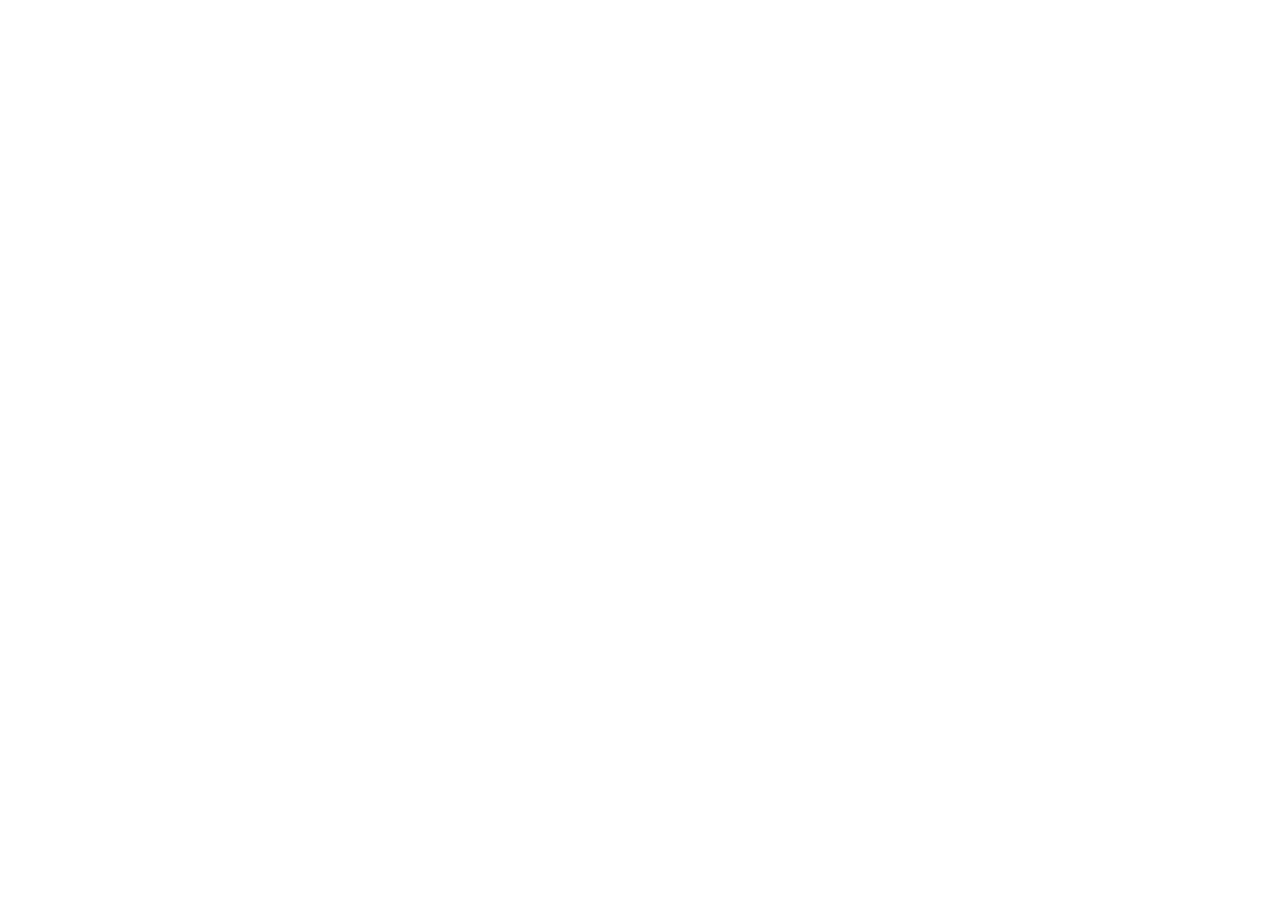
==== raices y canela/index.html @ 96897857 "inicio - raices y cafe" ====
<!DOCTYPE html>
<html lang="es">
<head>
    <meta charset="UTF-8">
    <meta name="viewport" content="width=device-width, initial-scale=1.0">
    <title>Raices y café</title>
    <link rel="stylesheet" href="style.css">
    <link rel="shortcut icon" href="img/favicon.ico" type="image/x-icon">
</head>
<body>
    
</body>
</html>
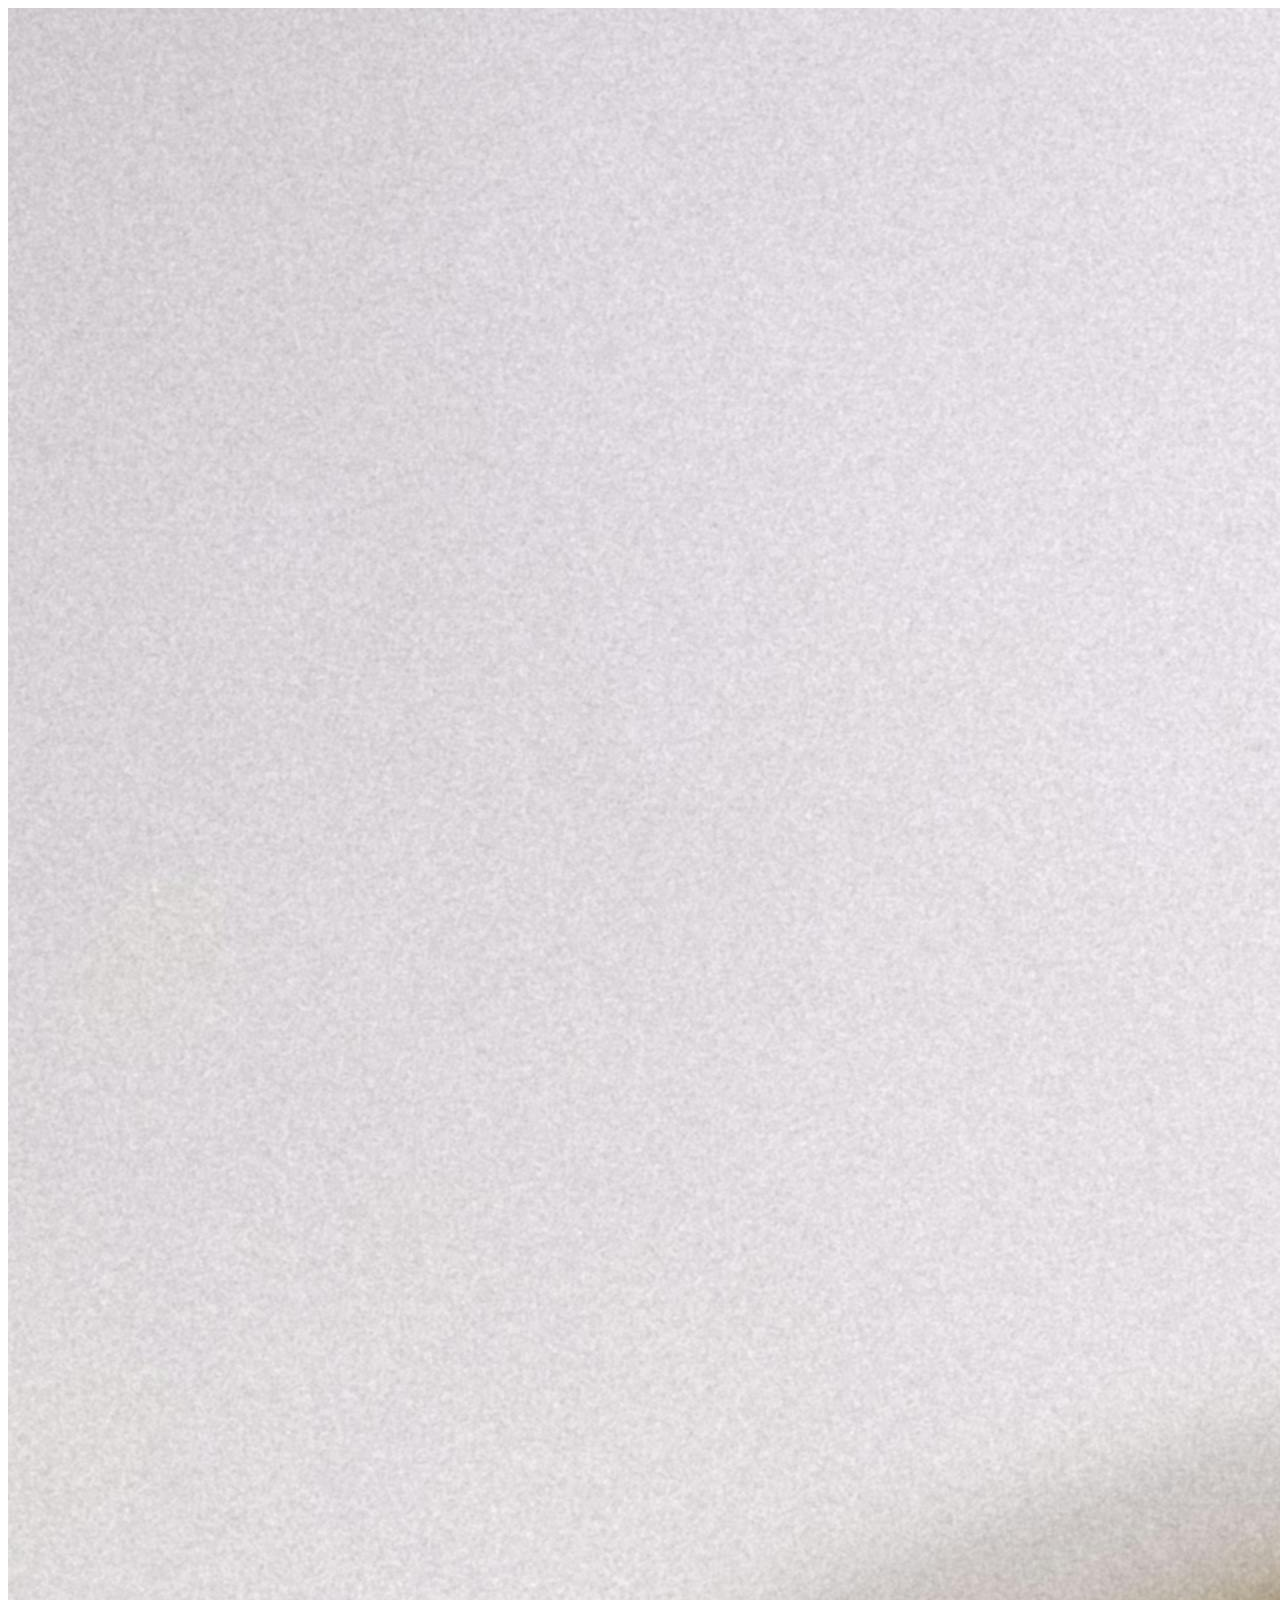
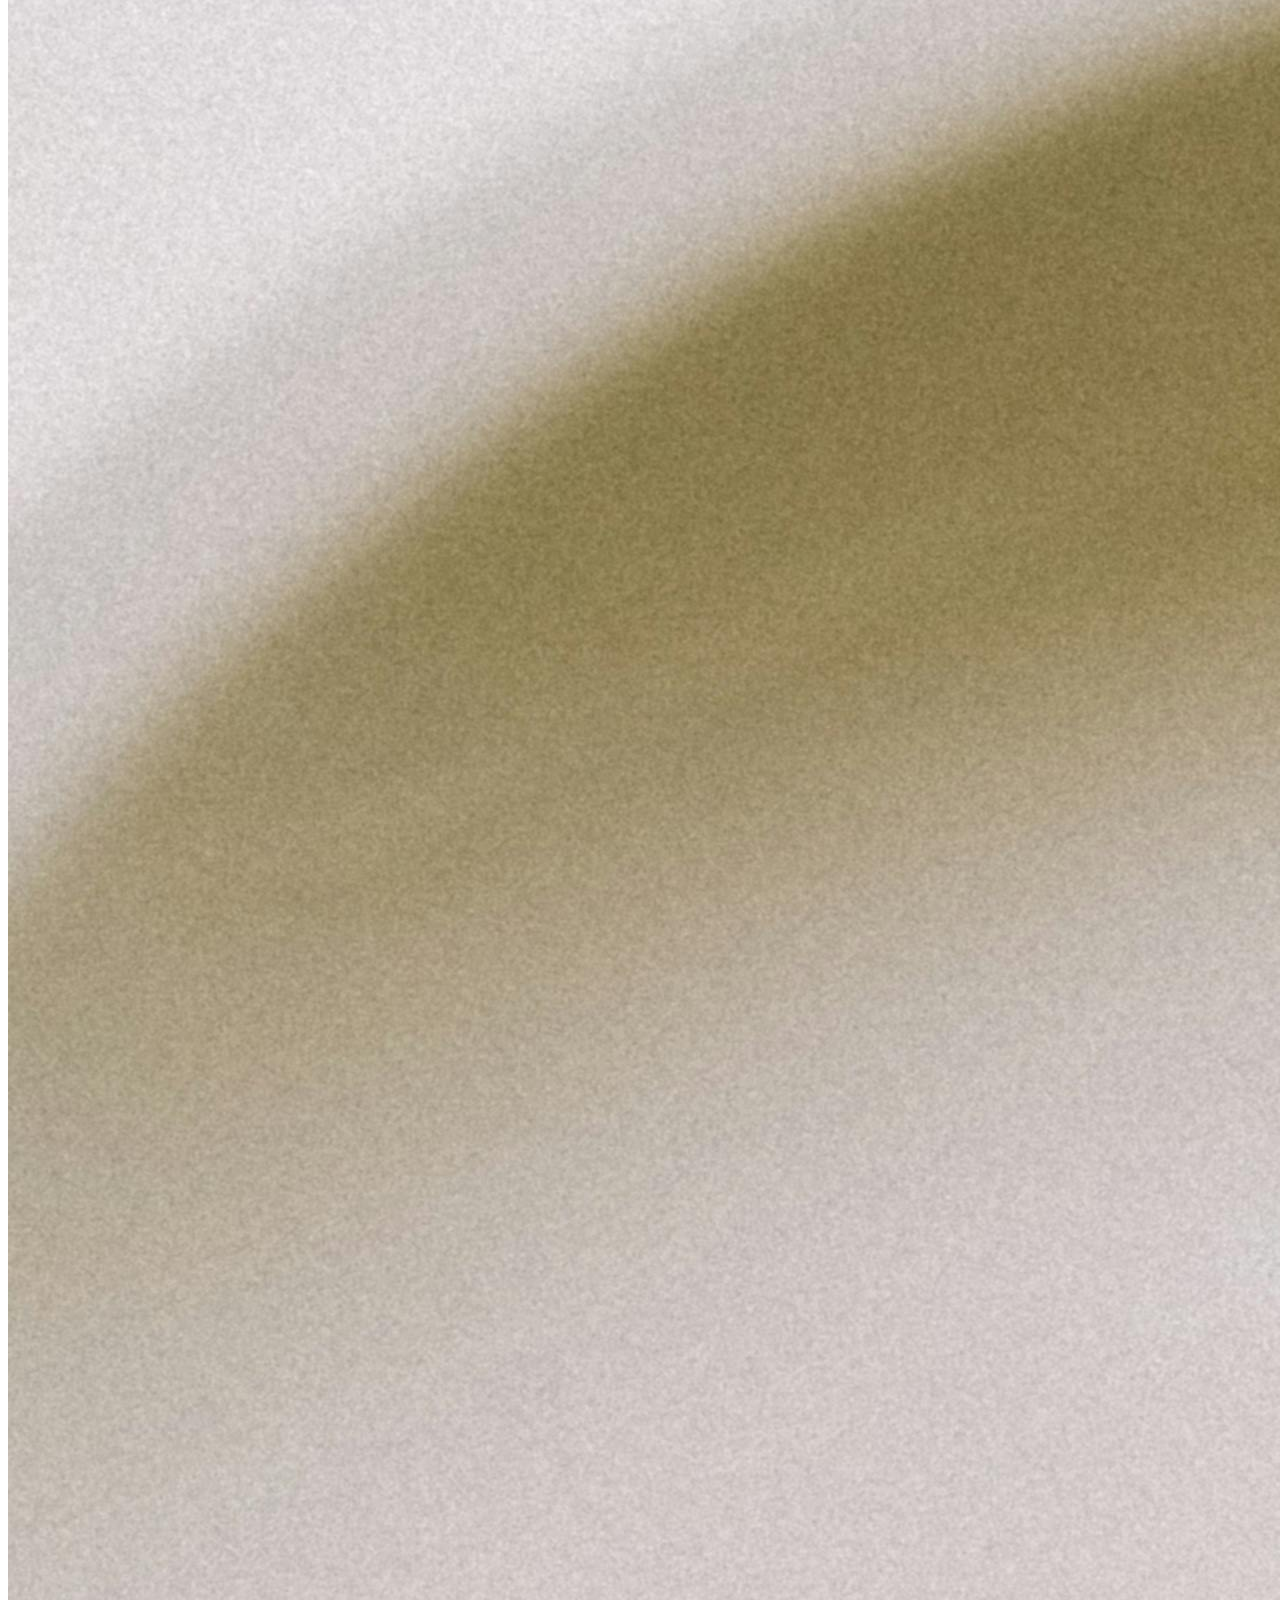
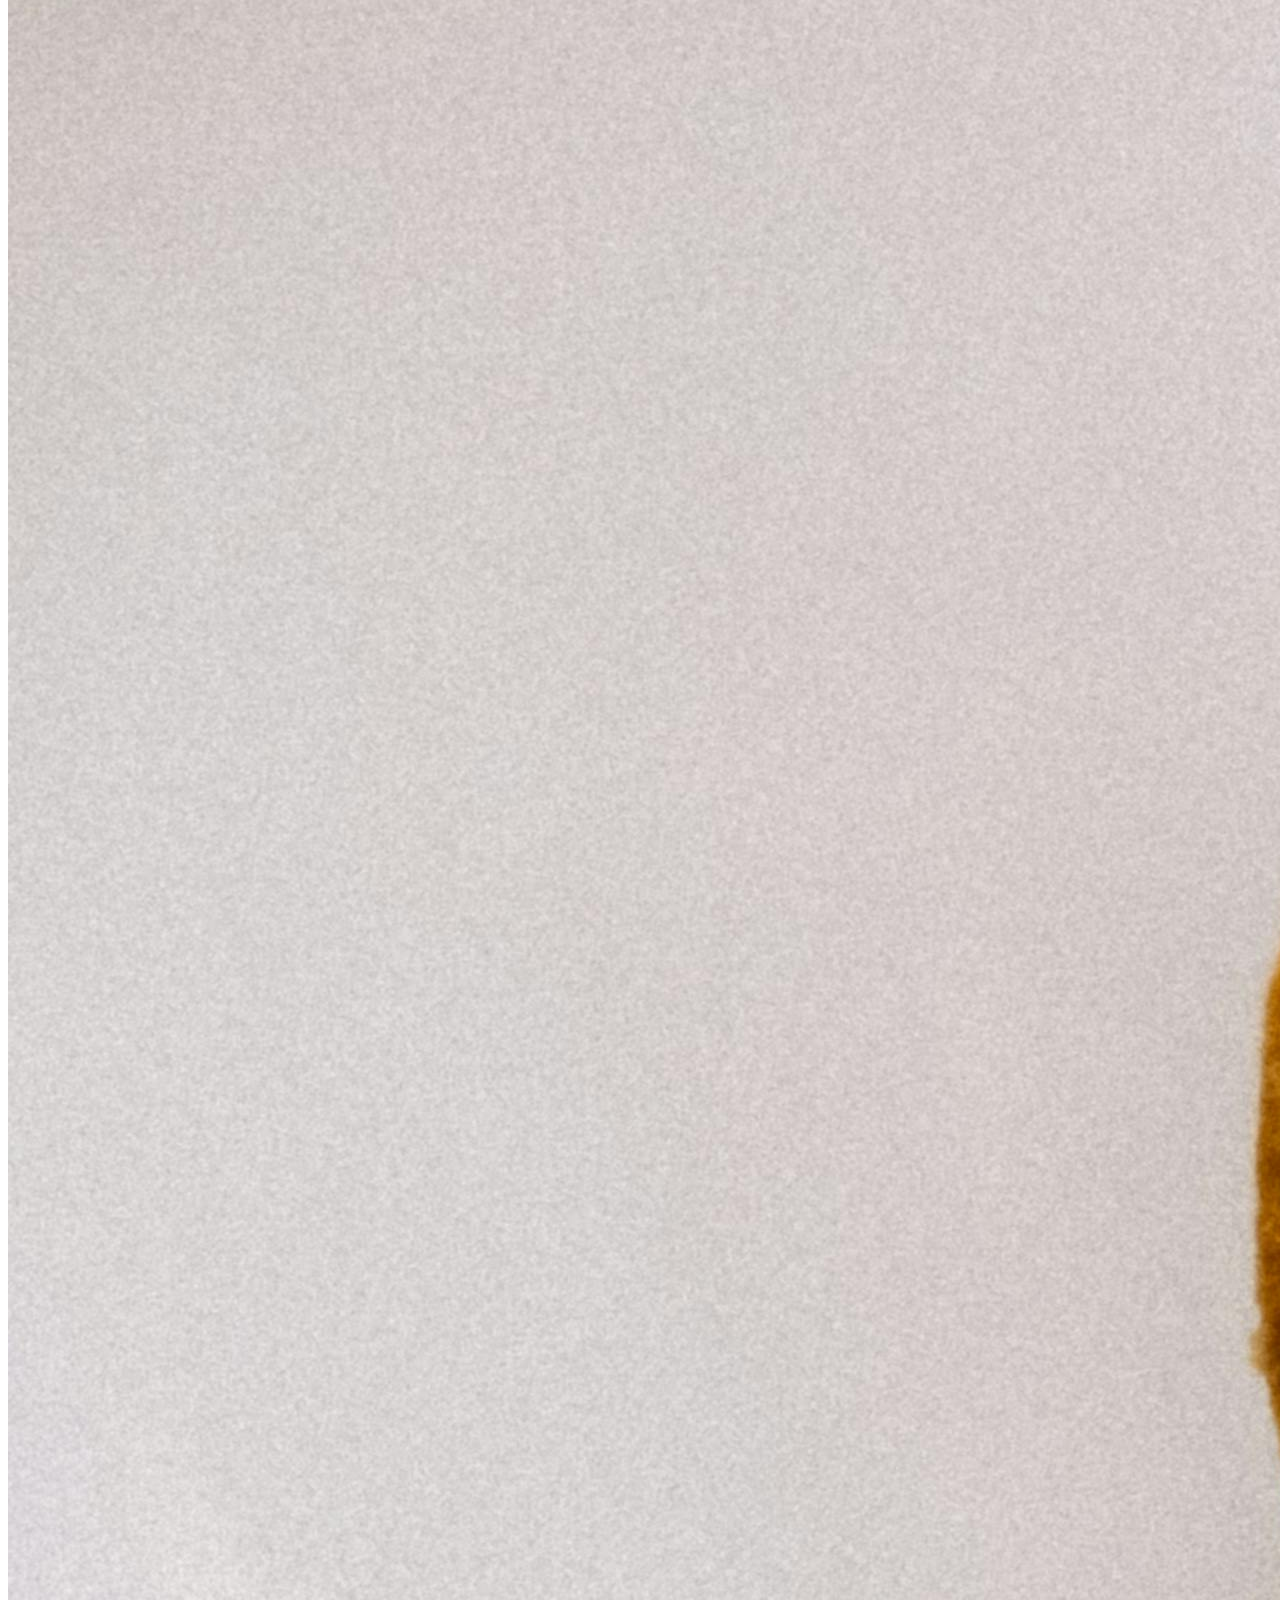
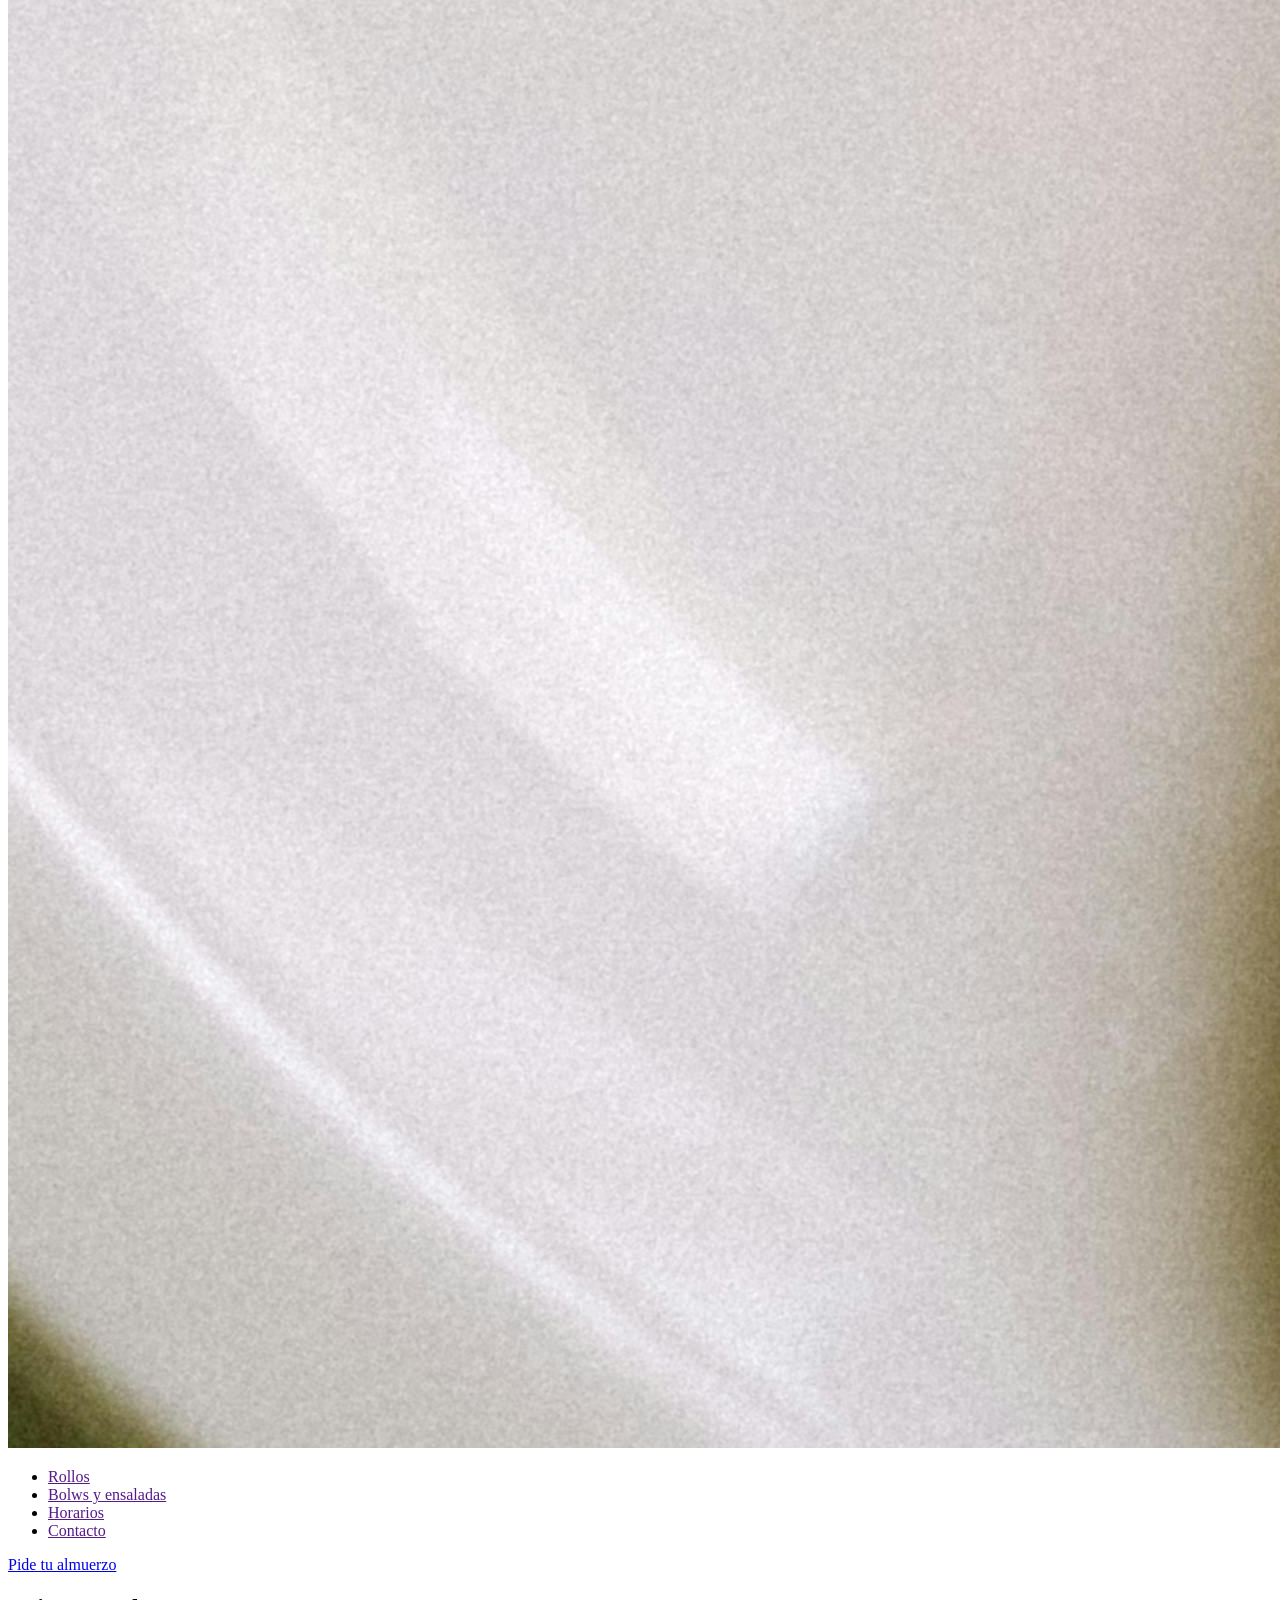
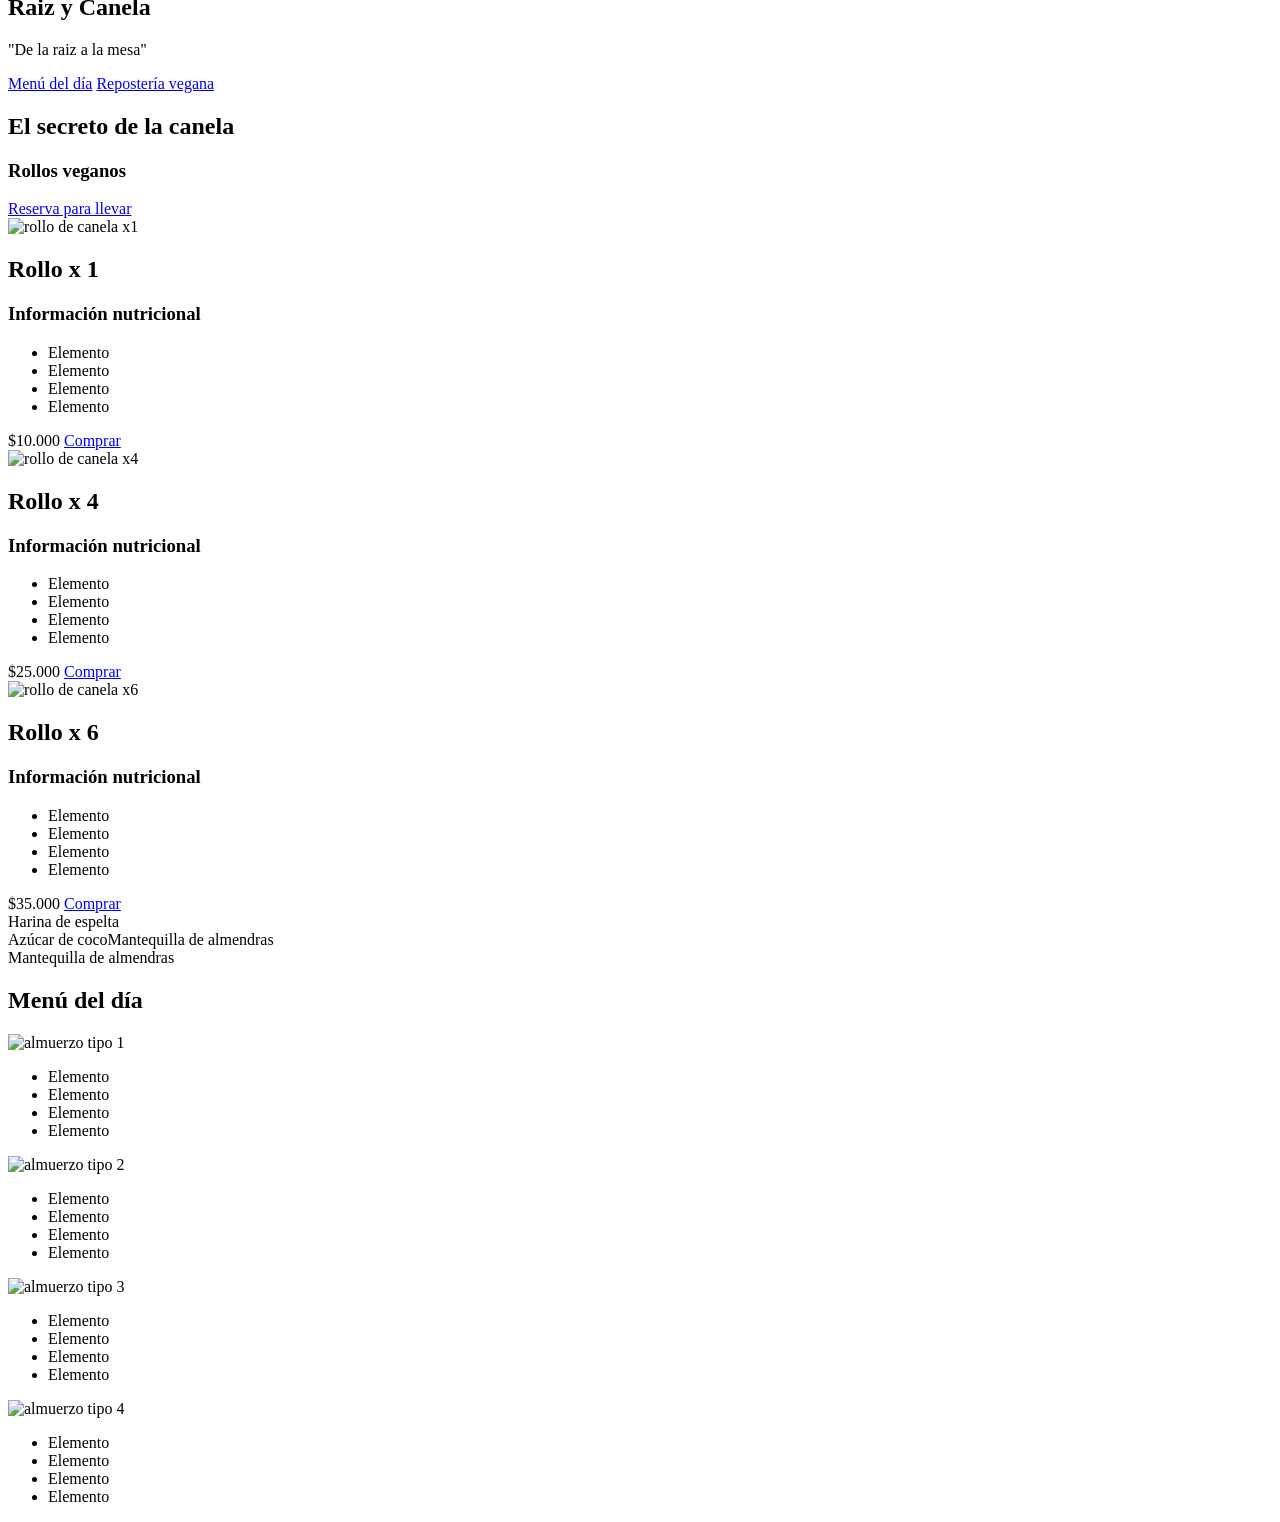
==== commit cf613bff: "Estructura header, hero, seccion rollos" ====
--- a/raices y canela/index.html
+++ b/raices y canela/index.html
@@ -5,9 +5,141 @@
     <meta name="viewport" content="width=device-width, initial-scale=1.0">
     <title>Raices y café</title>
     <link rel="stylesheet" href="style.css">
-    <link rel="shortcut icon" href="img/favicon.ico" type="image/x-icon">
+    <link rel="shortcut icon" href="img/foto-producto.png" type="image/png">
 </head>
 <body>
-    
+    <header>
+        <div class="logo">
+            <a href="#">
+                <img src="img/rollo.jpg" alt="Logo raiz y canela">
+            </a>
+        </div>
+        <nav>
+            <ul>
+                <li><a href="">Rollos</a></li>
+                <li><a href="">Bolws y ensaladas</a></li>
+                <li><a href="">Horarios</a></li>
+                <li><a href="">Contacto</a></li>
+            </ul>
+        </nav>
+        <div>
+            <a href="https://wa.me/573222893203">Pide tu almuerzo</a>
+        </div>
+    </header>
+    <section class="hero">
+        <h1>Raiz y Canela</h1>
+        <p>"De la raiz a la mesa"</p>
+        <div class="hero-botones">
+            <a href="#">Menú del día</a>
+            <a href="#">Repostería vegana</a>
+        </div>
+    </section>
+    <section class="rollos">
+        <div class="rollos-contenido">
+            <div class="rollos-descripcion">
+                <h2>El secreto de la canela</h2>
+                <h3>Rollos veganos</h3>
+                <a href="https://wa.me/573222893203">Reserva para  llevar</a>
+            </div>
+            <div class="rollos-productos">
+                <article class="rollo-producto">
+                    <img src="" alt="rollo de canela x1">
+                    <h2>Rollo x 1</h2>
+                    <h3>Información nutricional</h3>
+                    <ul>
+                        <li>Elemento</li>
+                        <li>Elemento</li>
+                        <li>Elemento</li>
+                        <li>Elemento</li>
+                    </ul>
+                    <div class="precio">
+                        <span>$10.000</span>
+                        <a href="https://wa.me/573222893203">Comprar</a>
+                    </div>
+                </article>
+
+                <article class="rollo-producto">
+                    <img src="" alt="rollo de canela x4">
+                    <h2>Rollo x 4</h2>
+                    <h3>Información nutricional</h3>
+                    <ul>
+                        <li>Elemento</li>
+                        <li>Elemento</li>
+                        <li>Elemento</li>
+                        <li>Elemento</li>
+                    </ul>
+                    <div class="precio">
+                        <span>$25.000</span>
+                        <a href="https://wa.me/573222893203">Comprar</a>
+                    </div>
+                </article>
+
+                <article class="rollo-producto">
+                    <img src="" alt="rollo de canela x6">
+                    <h2>Rollo x 6</h2>
+                    <h3>Información nutricional</h3>
+                    <ul>
+                        <li>Elemento</li>
+                        <li>Elemento</li>
+                        <li>Elemento</li>
+                        <li>Elemento</li>
+                    </ul>
+                    <div class="precio">
+                        <span>$35.000</span>
+                        <a href="https://wa.me/573222893203">Comprar</a>
+                    </div>
+                </article>
+            </div>
+        </div>
+        <div class="rollos-ingredientes">
+            <div class="rollo-ingrediente">Harina de espelta</div>
+            <div class="rollo-ingrediente">Azúcar de cocoMantequilla de almendras</div>
+            <div class="rollo-ingrediente">Mantequilla de almendras</div>
+        </div>
+    </section>
+    <section class="menu-dia">
+        <h2>Menú del día</h2>
+        <div class="menu-items">
+            <article class="opcion-almuerzo">
+                <img src="img/almuerzo-vegano.png" alt="almuerzo tipo 1">
+                <ul>
+                    <li>Elemento</li>
+                    <li>Elemento</li>
+                    <li>Elemento</li>
+                    <li>Elemento</li>
+                </ul>
+            </article>
+
+            <article class="opcion-almuerzo">
+                <img src="img/almuerzo-vegano.png" alt="almuerzo tipo 2">
+                <ul>
+                    <li>Elemento</li>
+                    <li>Elemento</li>
+                    <li>Elemento</li>
+                    <li>Elemento</li>
+                </ul>
+            </article>
+
+            <article class="opcion-almuerzo">
+                <img src="img/almuerzo-vegano.png" alt="almuerzo tipo 3">
+                <ul>
+                    <li>Elemento</li>
+                    <li>Elemento</li>
+                    <li>Elemento</li>
+                    <li>Elemento</li>
+                </ul>
+            </article>
+
+            <article class="opcion-almuerzo">
+                <img src="img/almuerzo-vegano.png" alt="almuerzo tipo 4">
+                <ul>
+                    <li>Elemento</li>
+                    <li>Elemento</li>
+                    <li>Elemento</li>
+                    <li>Elemento</li>
+                </ul>
+            </article>
+        </div>
+    </section>
 </body>
 </html>
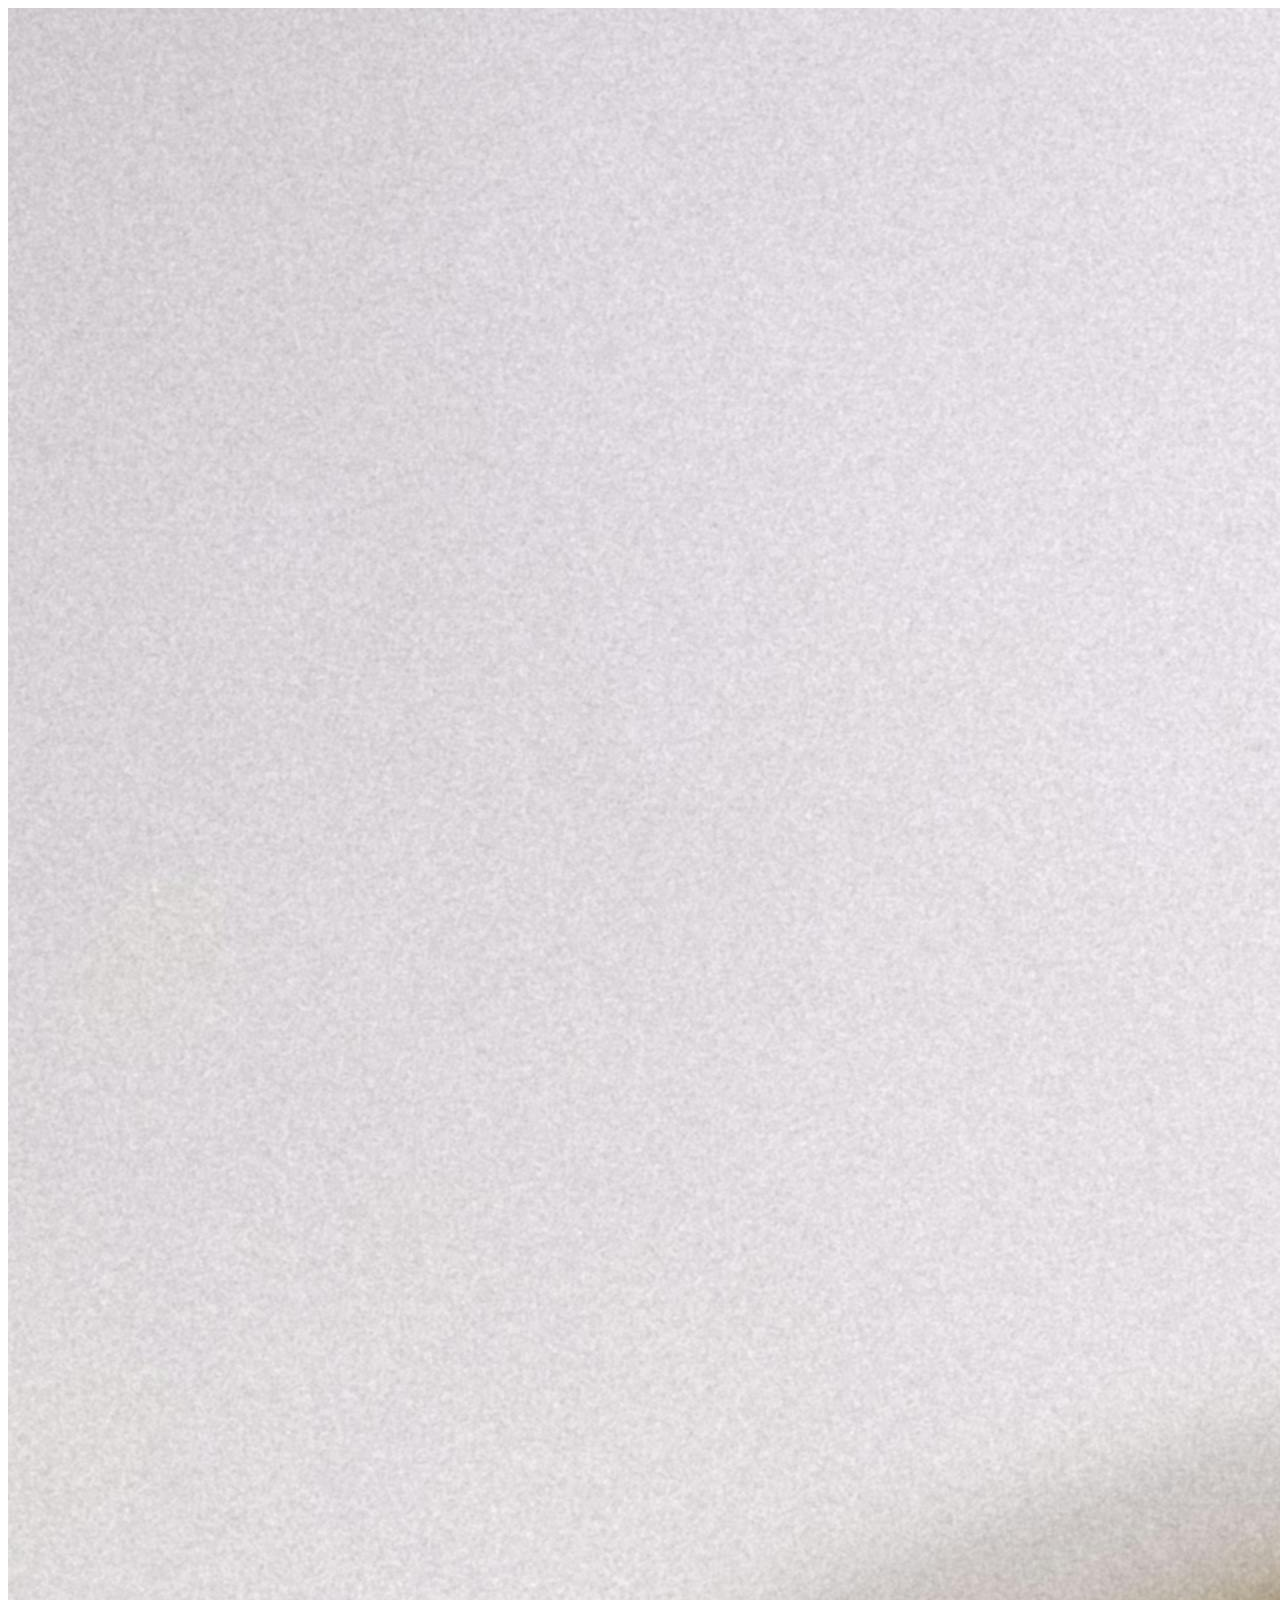
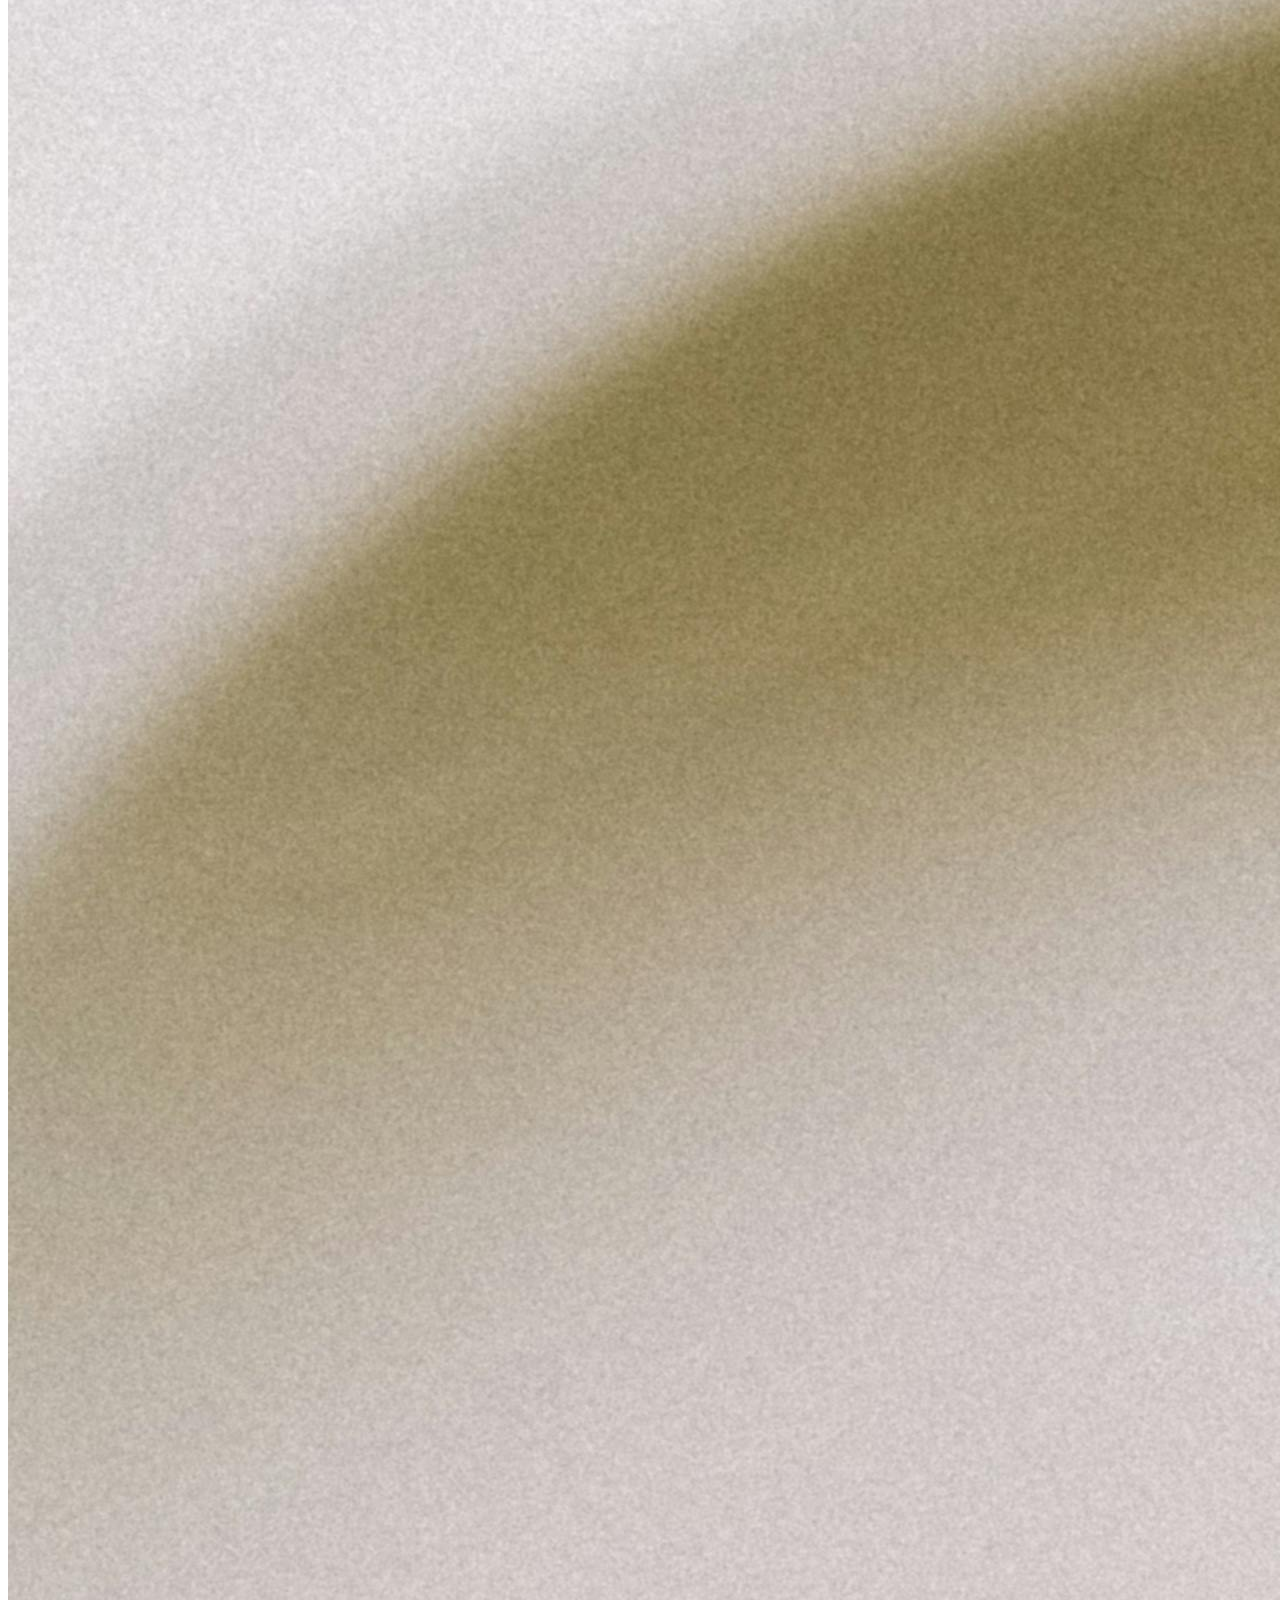
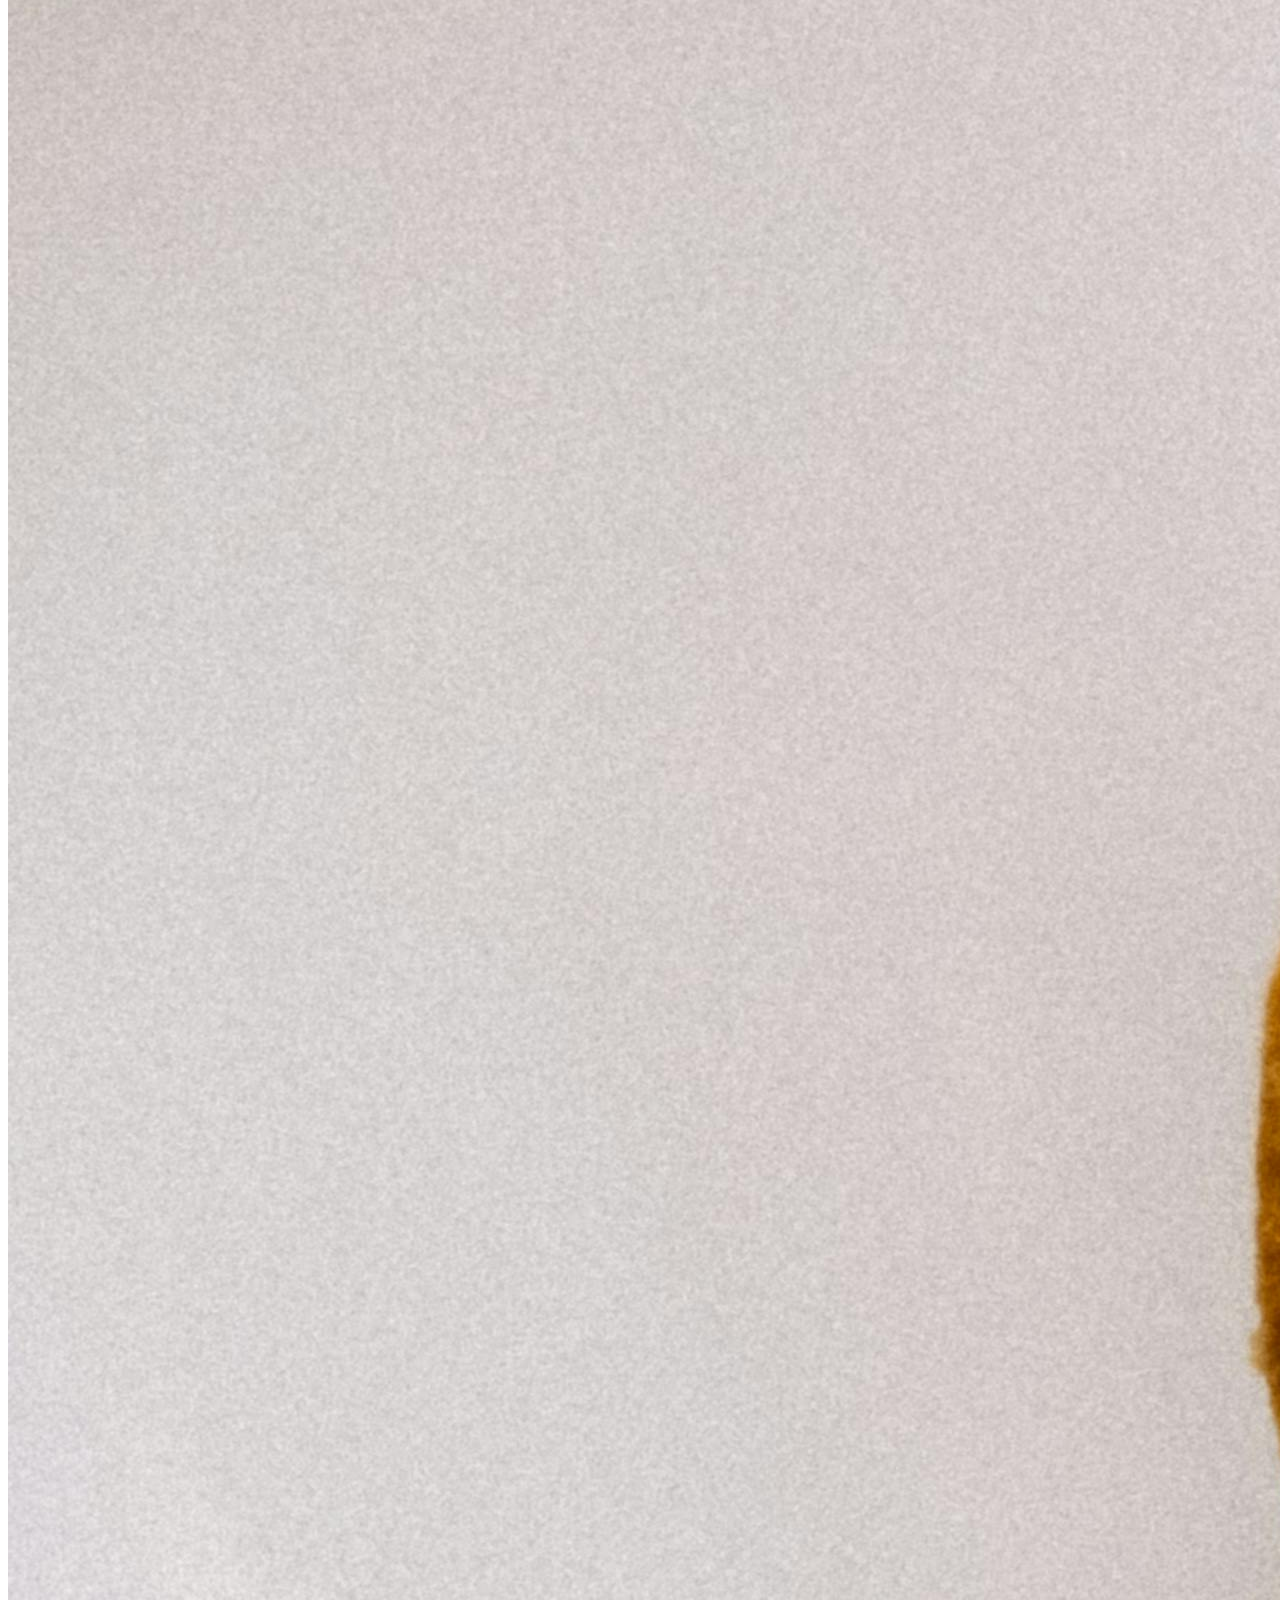
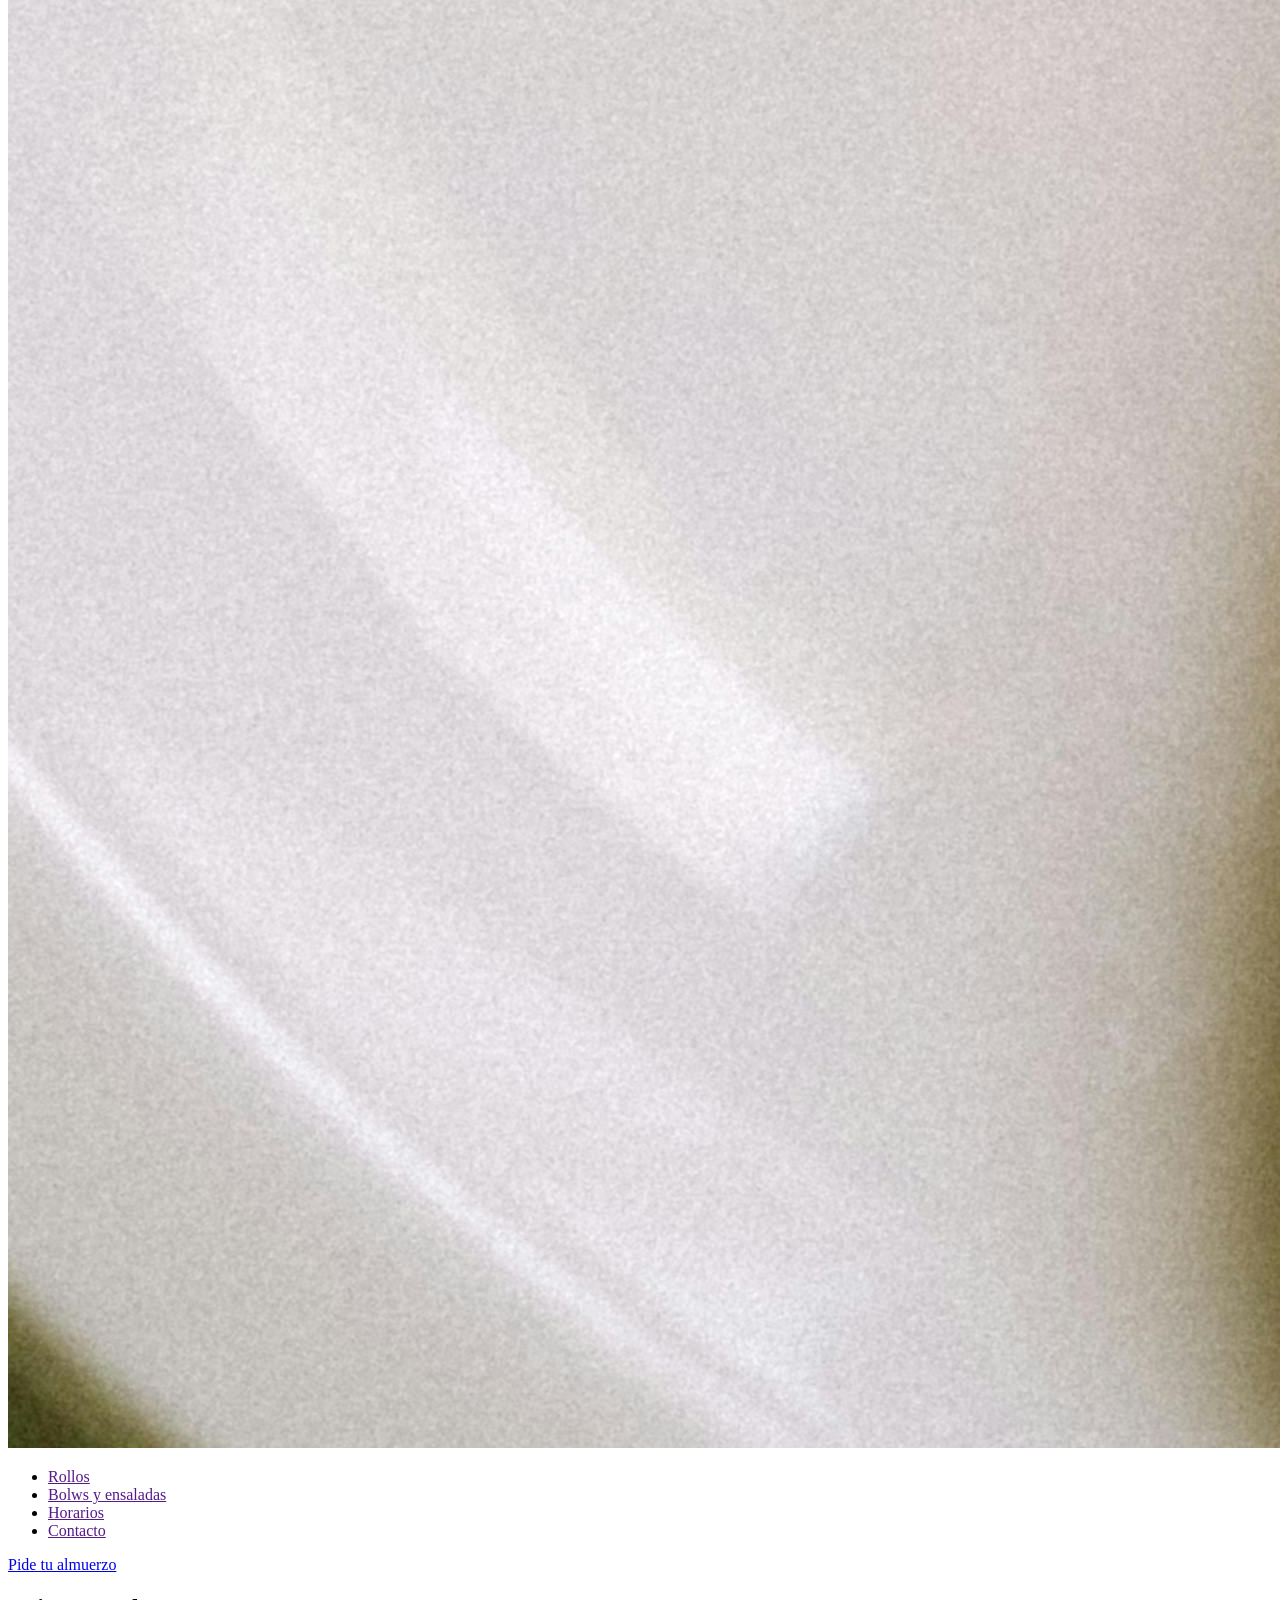
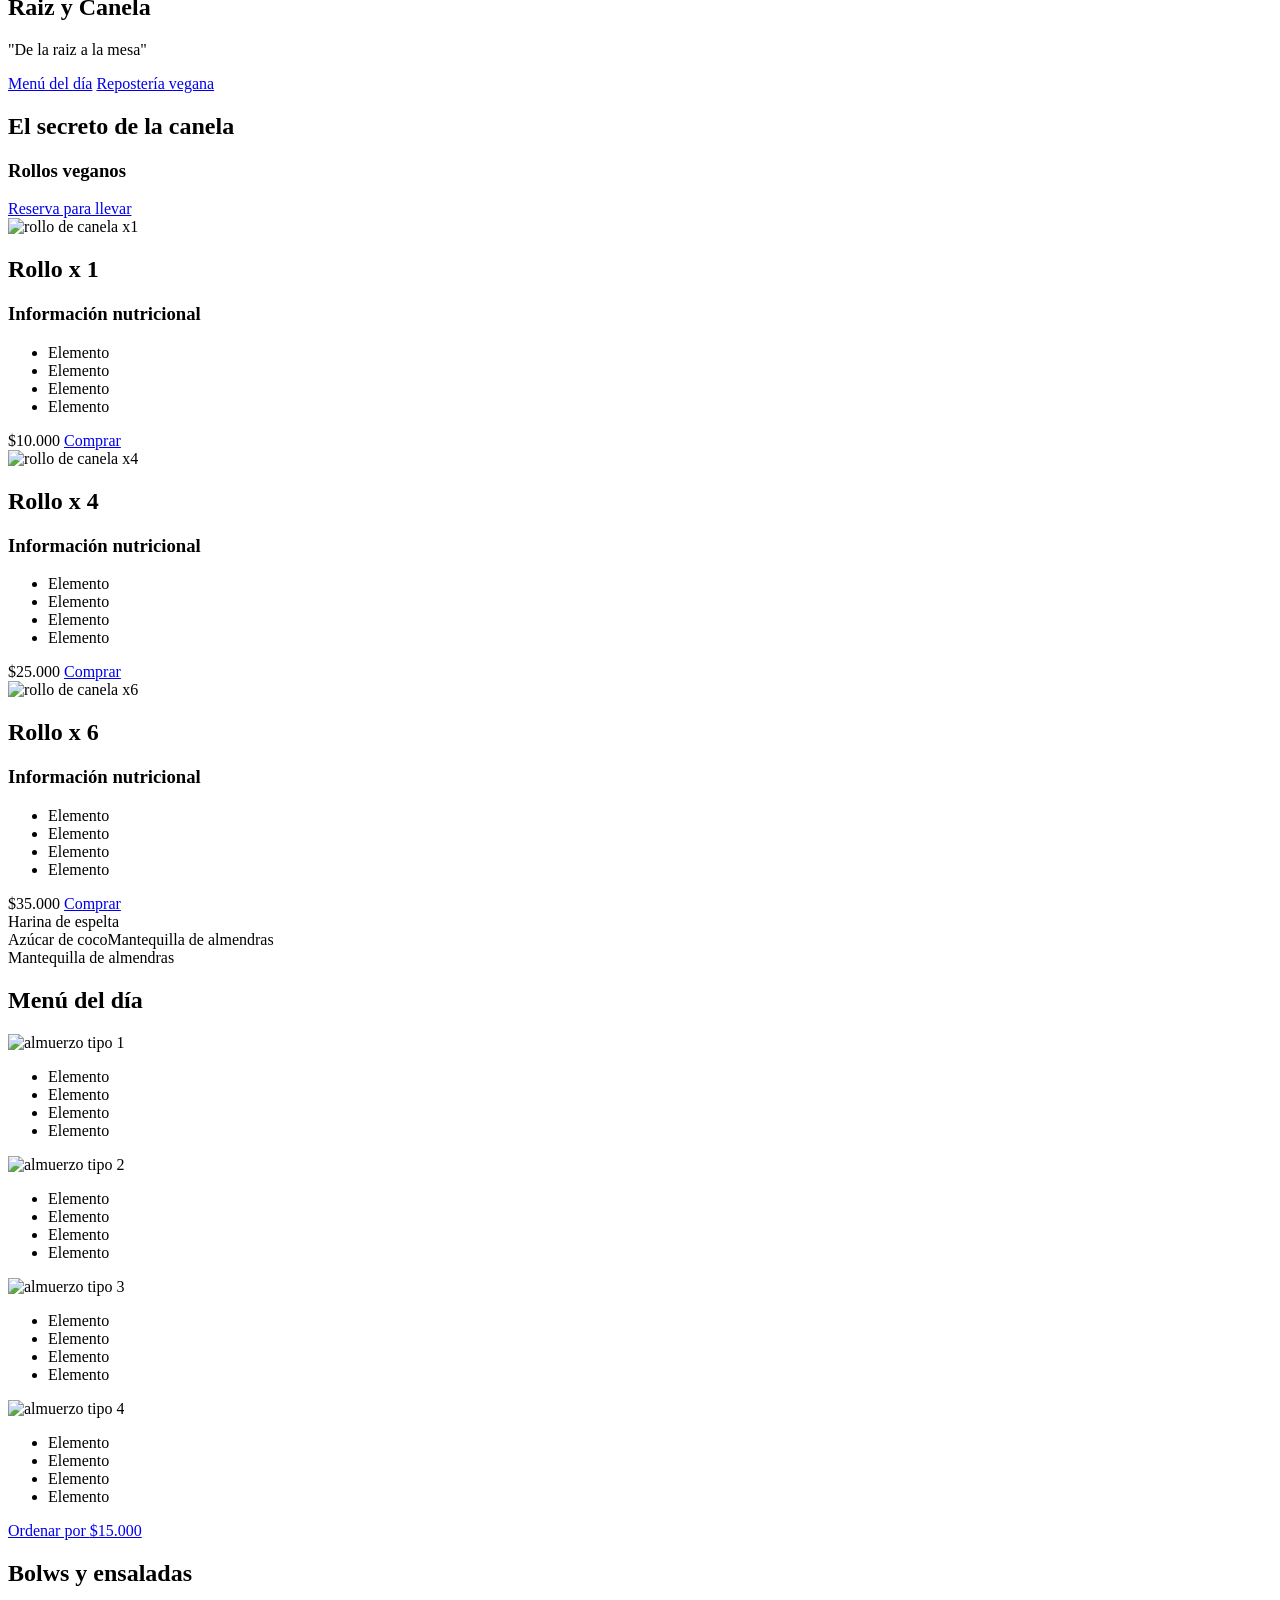
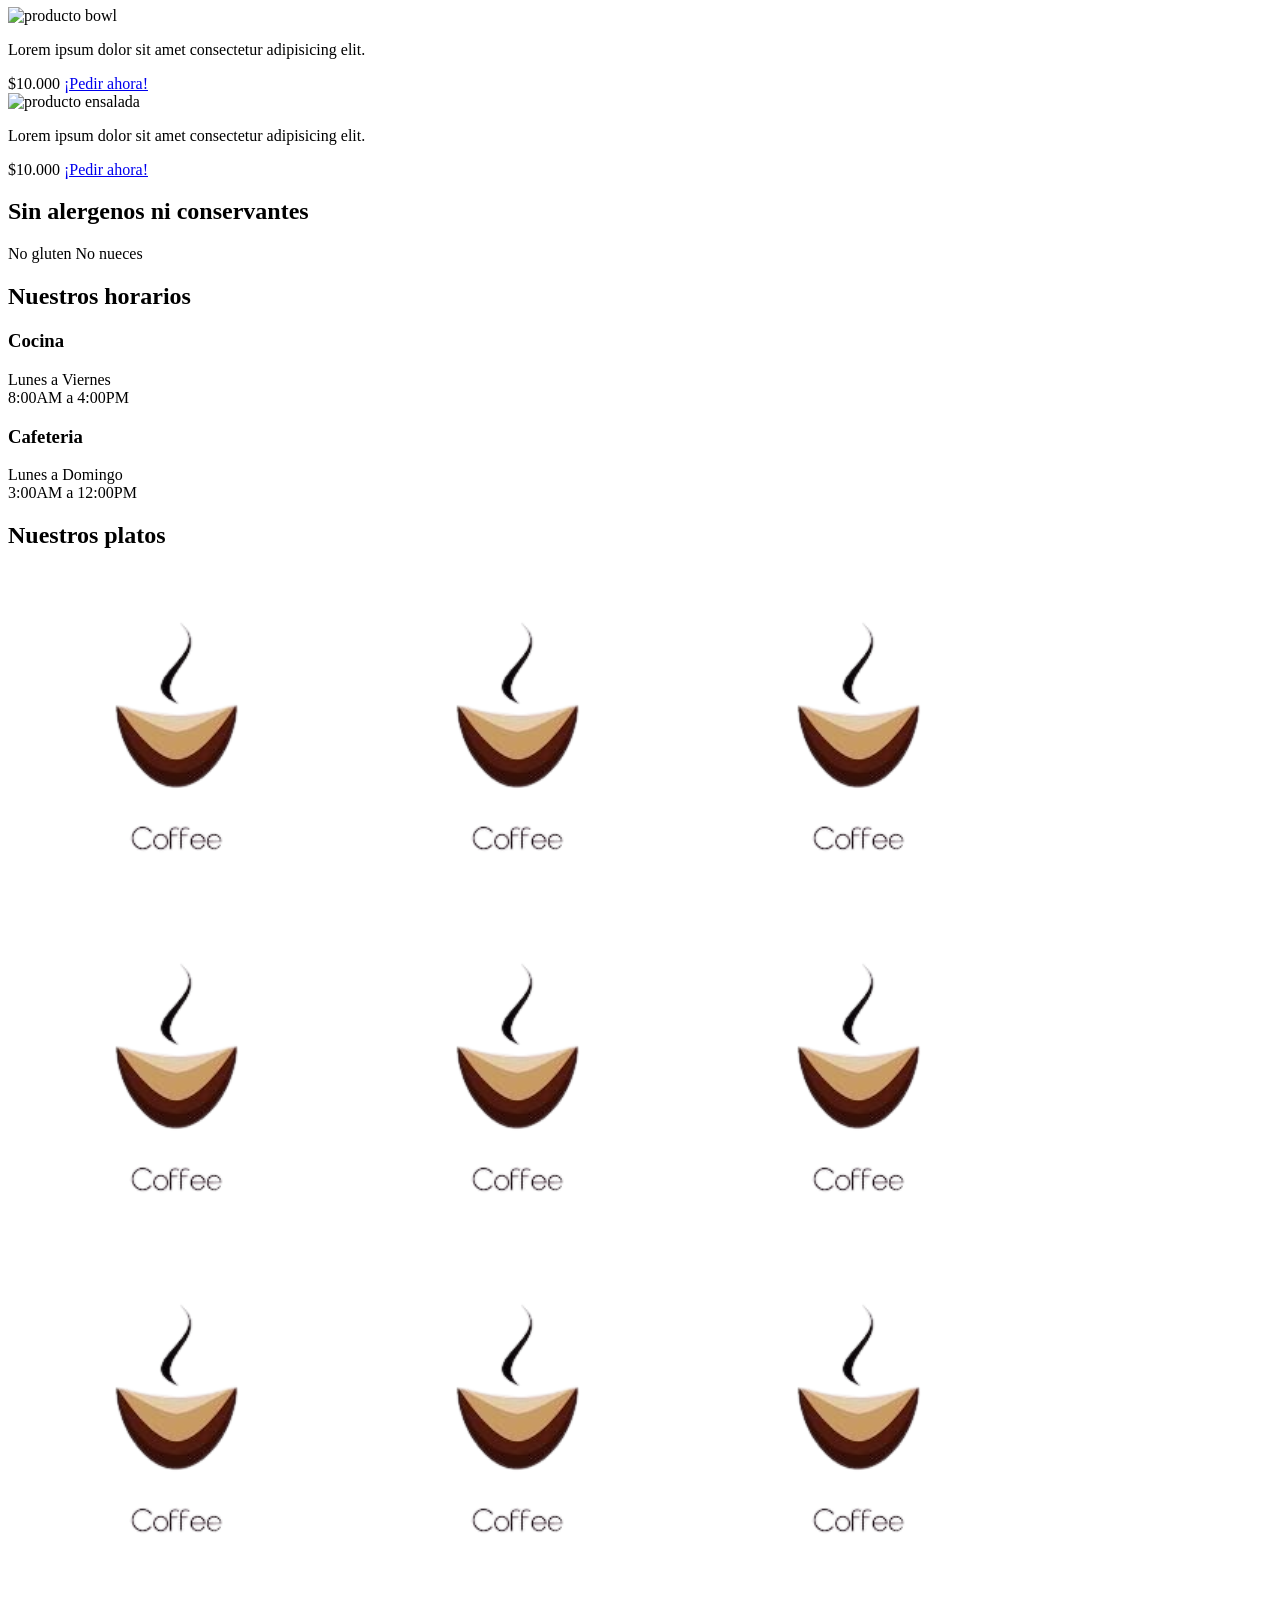
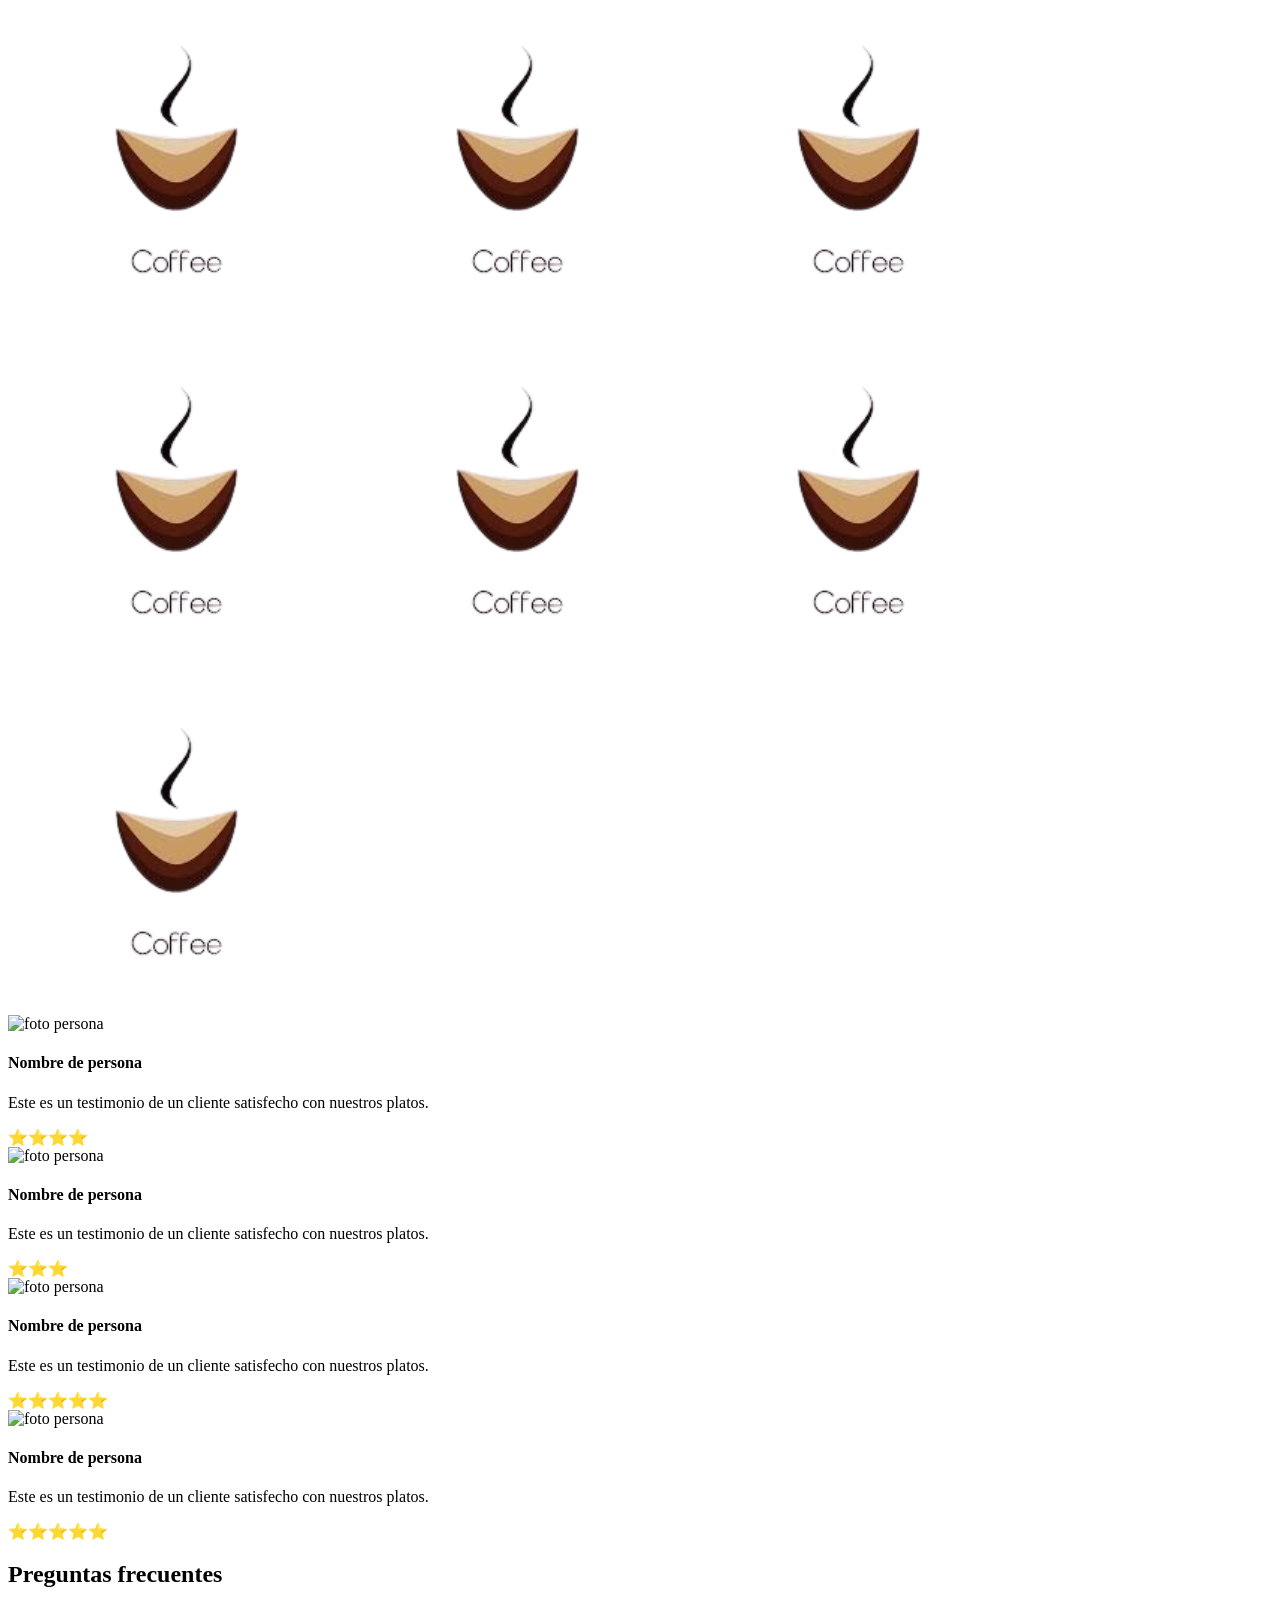
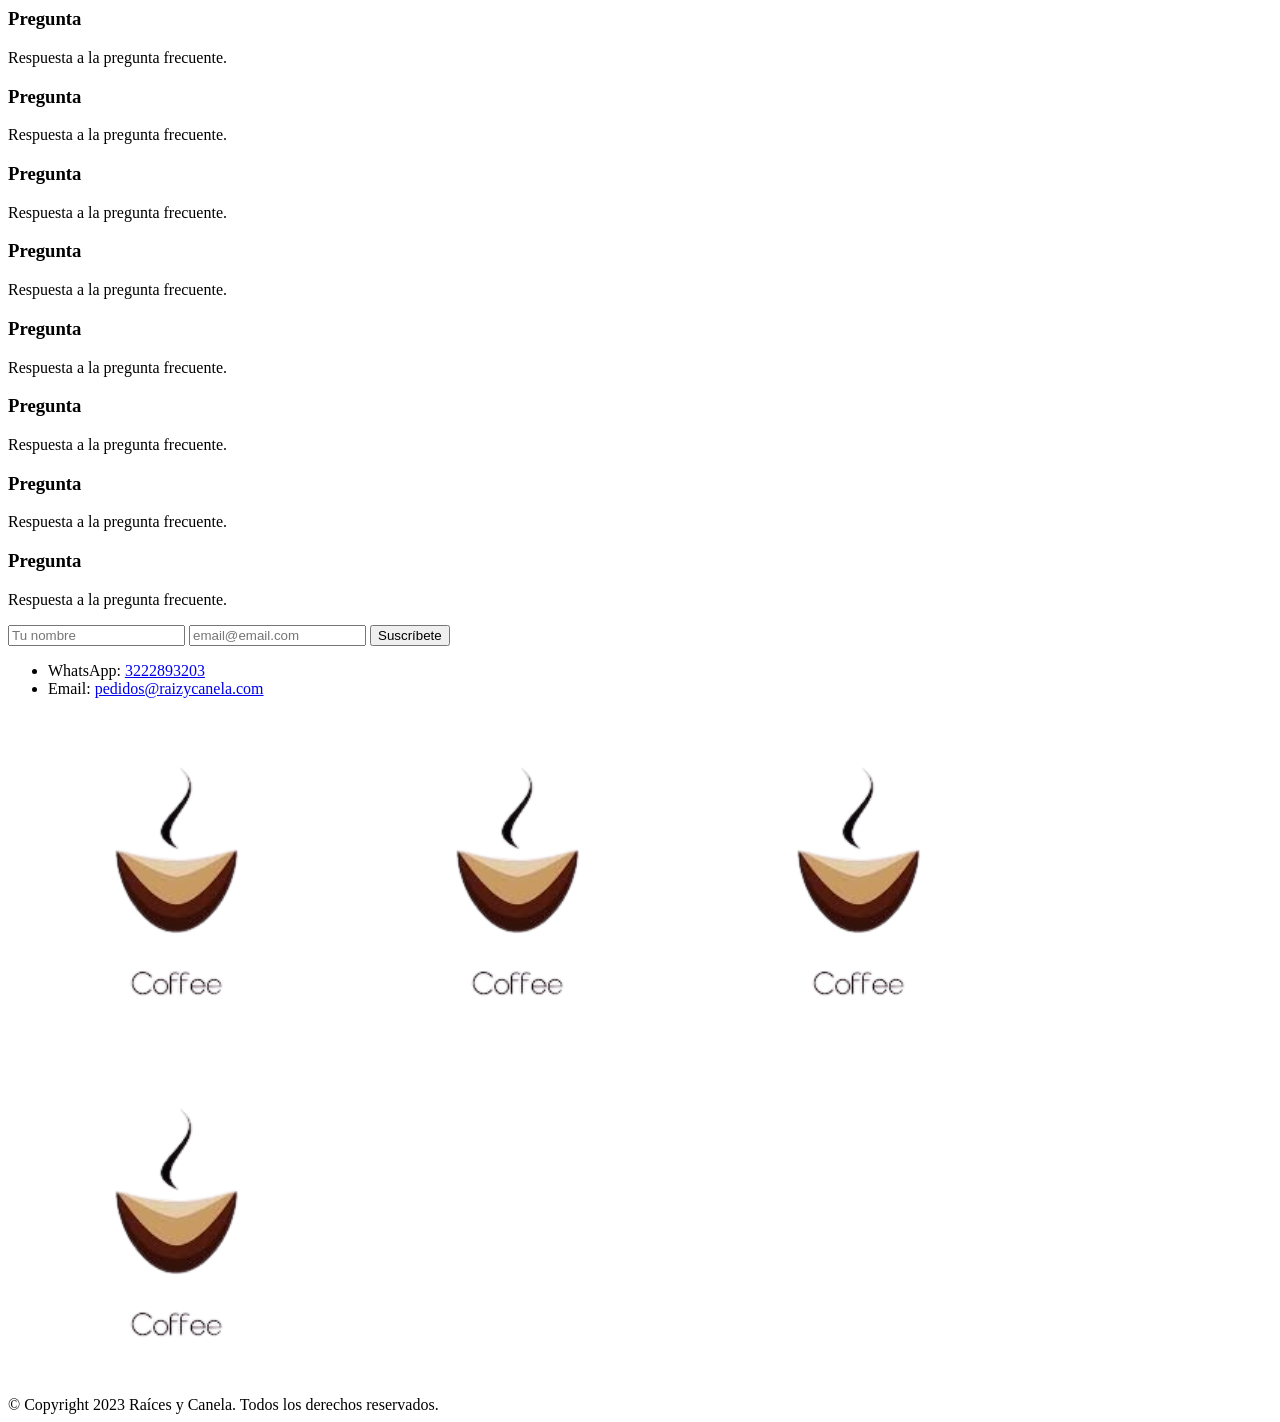
==== commit e99d52b5: "finalizacion maquetacin" ====
--- a/raices y canela/index.html
+++ b/raices y canela/index.html
@@ -140,6 +140,182 @@
                 </ul>
             </article>
         </div>
-    </section>
+        <a href="https://wa.me/573222893203">Ordenar por <span> $15.000</span></a>
+    </section>
+    <section class="bowls">
+        <div class="bolws-titulo">
+            <h2>Bolws y ensaladas</h2>
+        </div>
+        <div class="bowls-items">
+            <article class="bowl-item item">
+                <img src="" alt="producto bowl">
+                <p>Lorem ipsum dolor sit amet consectetur adipisicing elit.</p>
+                <span>$10.000</span>
+                <a href="https://wa.me/573222893203"><span>¡Pedir ahora!</span></a>
+            </article>
+
+            <article class="ensalada-item item">
+                <img src="" alt="producto ensalada">
+                <p>Lorem ipsum dolor sit amet consectetur adipisicing elit.</p>
+                <span>$10.000</span>
+                <a href="https://wa.me/573222893203"><span>¡Pedir ahora!</span></a>
+            </article>
+        </div>
+    </section>
+    <section class="mensaje">
+        <h2>Sin alergenos ni conservantes</h2>
+        <div class="banner">
+            <span>No gluten</span>
+            <span>No nueces</span>
+        </div>
+    </section>
+    <section class="horarios">
+        <h2>Nuestros horarios</h2>
+        <div class="horarios-area">
+            <div class="horarios-cocina">
+                <h3>Cocina</h3>
+                <p>Lunes a Viernes <br>
+                8:00AM a 4:00PM</p>
+            </div>
+
+            <div class="horarios-cafeteria">
+                <h3>Cafeteria</h3>
+                <p>Lunes a Domingo <br>
+                3:00AM a 12:00PM</p>
+            </div>
+        </div>
+    </section>
+    <section class="nuestros-platos">
+        <div class="platos-titulo">
+            <h2>Nuestros platos</h2>
+        </div>
+        <div class="platos-galeria">
+            <img src="img/foto-producto.png" alt="plato 1">
+            <img src="img/foto-producto.png" alt="plato 2">
+            <img src="img/foto-producto.png" alt="plato 3">
+            <img src="img/foto-producto.png" alt="plato 4">
+
+            <img src="img/foto-producto.png" alt="plato 1">
+            <img src="img/foto-producto.png" alt="plato 2">
+            <img src="img/foto-producto.png" alt="plato 3">
+            <img src="img/foto-producto.png" alt="plato 4">
+
+            <img src="img/foto-producto.png" alt="plato 1">
+            <img src="img/foto-producto.png" alt="plato 2">
+            <img src="img/foto-producto.png" alt="plato 3">
+            <img src="img/foto-producto.png" alt="plato 4">
+
+            <img src="img/foto-producto.png" alt="plato 1">
+            <img src="img/foto-producto.png" alt="plato 2">
+            <img src="img/foto-producto.png" alt="plato 3">
+            <img src="img/foto-producto.png" alt="plato 4">
+        </div>
+    </section>
+    <section class="testimonios">
+        <article class="testimonio">
+            <div class="foto-testimonio-id">
+                <img src="" alt="foto persona">
+                <h4>Nombre de persona</h4>
+            </div>
+            <p>Este es un testimonio de un cliente satisfecho con nuestros platos.</p>
+            <span>⭐⭐⭐⭐</span>
+        </article>
+
+        <article class="testimonio">
+            <div class="foto-testimonio-id">
+                <img src="" alt="foto persona">
+                <h4>Nombre de persona</h4>
+            </div>
+            <p>Este es un testimonio de un cliente satisfecho con nuestros platos.</p>
+            <span>⭐⭐⭐</span>
+        </article>
+
+        <article class="testimonio">
+            <div class="foto-testimonio-id">
+                <img src="" alt="foto persona">
+                <h4>Nombre de persona</h4>
+            </div>
+            <p>Este es un testimonio de un cliente satisfecho con nuestros platos.</p>
+            <span>⭐⭐⭐⭐⭐</span>
+        </article>
+
+        <article class="testimonio">
+            <div class="foto-testimonio-id">
+                <img src="" alt="foto persona">
+                <h4>Nombre de persona</h4>
+            </div>
+            <p>Este es un testimonio de un cliente satisfecho con nuestros platos.</p>
+            <span>⭐⭐⭐⭐⭐</span>
+        </article>
+    </section>
+    <section class="preguntas-frecuentes">
+        <h2>Preguntas frecuentes</h2>
+        <div class="preguntas-items">
+            <article class="pregunta-item">
+                <h3>Pregunta</h3>
+                <p>Respuesta a la pregunta frecuente.</p>
+            </article>
+
+            <article class="pregunta-item">
+                <h3>Pregunta</h3>
+                <p>Respuesta a la pregunta frecuente.</p>
+            </article>
+
+            <article class="pregunta-item">
+                <h3>Pregunta</h3>
+                <p>Respuesta a la pregunta frecuente.</p>
+            </article>
+
+            <article class="pregunta-item">
+                <h3>Pregunta</h3>
+                <p>Respuesta a la pregunta frecuente.</p>
+            </article>
+
+            <article class="pregunta-item">
+                <h3>Pregunta</h3>
+                <p>Respuesta a la pregunta frecuente.</p>
+            </article>
+
+            <article class="pregunta-item">
+                <h3>Pregunta</h3>
+                <p>Respuesta a la pregunta frecuente.</p>
+            </article>
+
+            <article class="pregunta-item">
+                <h3>Pregunta</h3>
+                <p>Respuesta a la pregunta frecuente.</p>
+            </article>
+
+            <article class="pregunta-item">
+                <h3>Pregunta</h3>
+                <p>Respuesta a la pregunta frecuente.</p>
+            </article>
+        </div>
+    </section>
+    <section class="suscripcion">
+        <div class="formulario">
+            <input type="text" name="nombre" id="nombre" placeholder="Tu nombre">
+            <input type="email" name="email" id="email" placeholder="email@email.com">
+            <button type="submit">Suscríbete</button>
+        </div>
+    </section>
+    <footer>
+        <div class="mapa">
+            <!-- url de la ubicacin de maps -->
+        </div>
+        <div class="informacion">
+            <ul>
+                <li>WhatsApp: <a href="#">3222893203</a></li>
+                <li>Email: <a href="#">pedidos@raizycanela.com</a></li>
+            </ul>
+            <div class="redes">
+                <img src="img/foto-producto.png" alt="facebook">
+                <img src="img/foto-producto.png" alt="Instagram">
+                <img src="img/foto-producto.png" alt="TikTok">
+                <img src="img/foto-producto.png" alt="Youtube">
+            </div>
+            <span>© Copyright 2023 Raíces y Canela. Todos los derechos reservados.</span>
+        </div>
+    </footer>
 </body>
 </html>
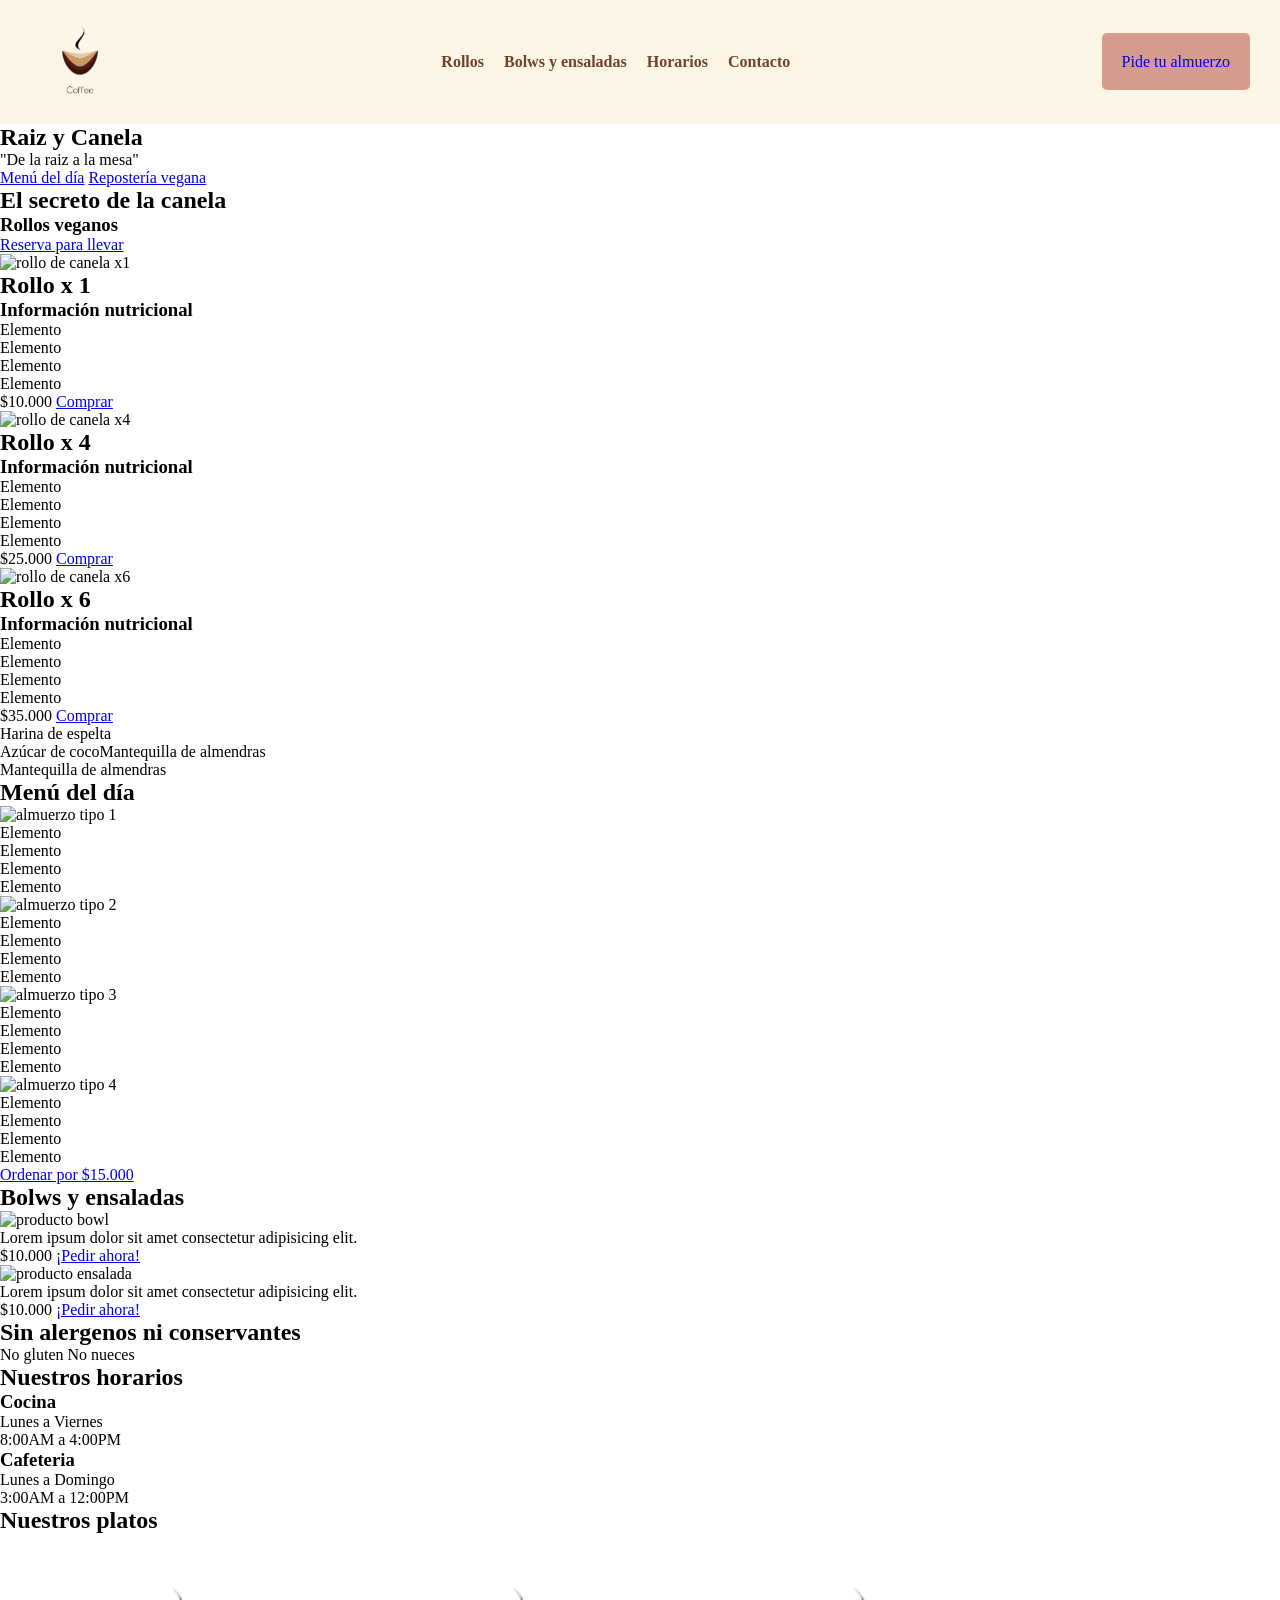
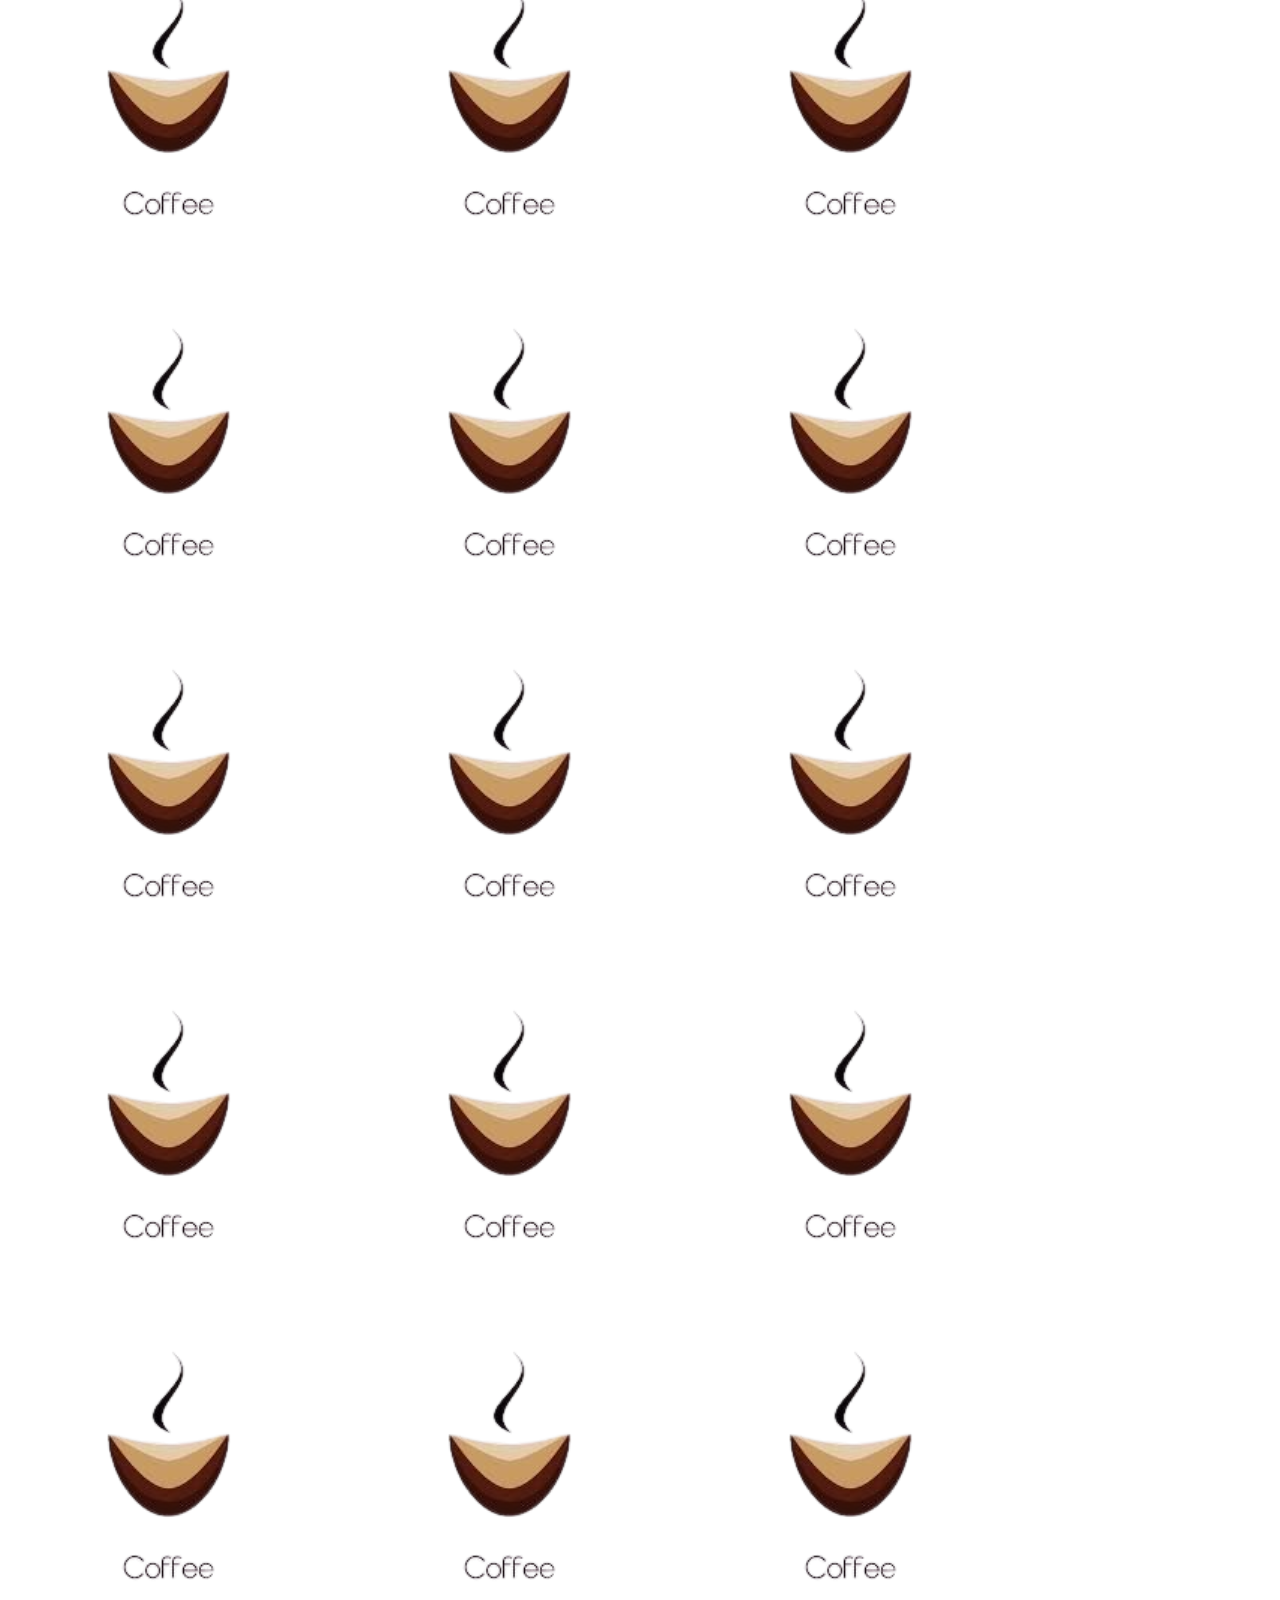
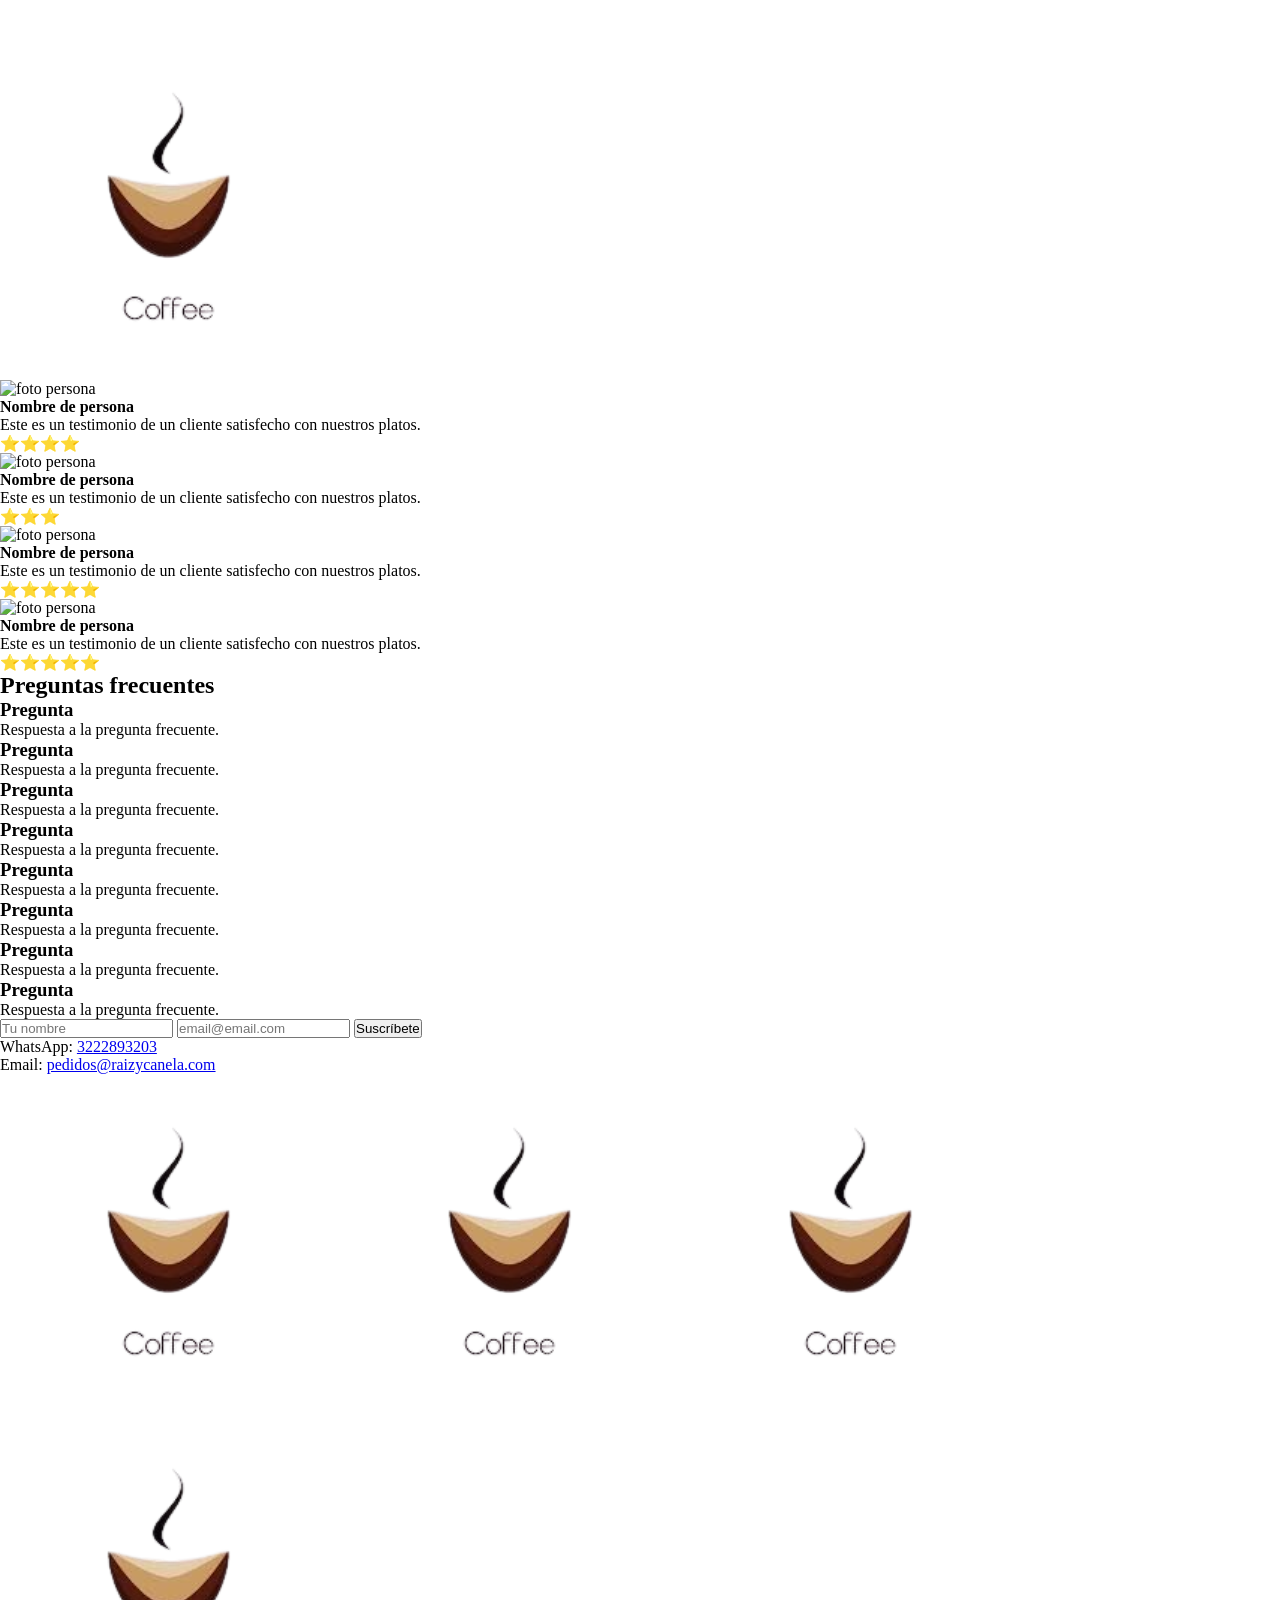
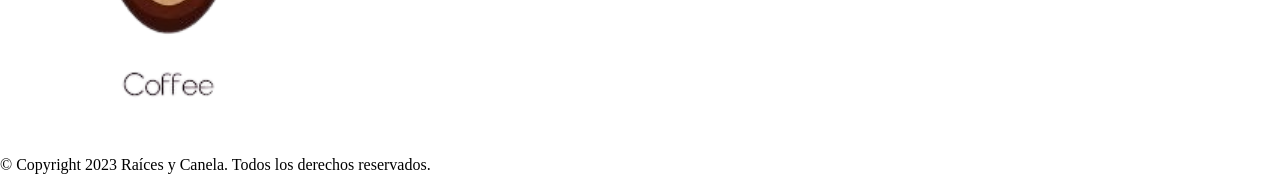
==== commit 56cc1ea4: "estilado cabecera" ====
--- a/raices y canela/index.html
+++ b/raices y canela/index.html
@@ -4,14 +4,14 @@
     <meta charset="UTF-8">
     <meta name="viewport" content="width=device-width, initial-scale=1.0">
     <title>Raices y café</title>
-    <link rel="stylesheet" href="style.css">
+    <link rel="stylesheet" href="styles.css">
     <link rel="shortcut icon" href="img/foto-producto.png" type="image/png">
 </head>
 <body>
     <header>
         <div class="logo">
             <a href="#">
-                <img src="img/rollo.jpg" alt="Logo raiz y canela">
+                <img src="img/foto-producto.png" alt="Logo raiz y canela">
             </a>
         </div>
         <nav>
@@ -22,7 +22,7 @@
                 <li><a href="">Contacto</a></li>
             </ul>
         </nav>
-        <div>
+        <div class="boton-pedir">
             <a href="https://wa.me/573222893203">Pide tu almuerzo</a>
         </div>
     </header>
--- a/raices y canela/styles.css
+++ b/raices y canela/styles.css
@@ -0,0 +1,59 @@
+*{
+    margin: 0;
+    padding: 0;
+    box-sizing: border-box;
+}
+
+@import url("https://fonts.googleapis.com/css2?family=Montserrat:wght@300;400&family=Playlist+Script&display=swap");
+@import url("https://fonts.googleapis.com/css2?family=Montserrat:wght@300;400&family=Playlist+Script&display=swap");
+
+:root{
+    --color-fondo-principal: #fdf5e6;
+    --color-texto-principal: #6e4228;
+    --color-detalle-verde: #87A96b;
+
+    --fuente-titulos: 'Montserrat';
+    --fuente-parrafos: 'Open Sans';
+}
+
+header{
+    background-color: var(--color-fondo-principal);
+    display: flex;
+    flex-direction: row;
+    justify-content: space-between;
+    align-items: center;
+    padding: 10px 30px;
+}
+
+.logo img{
+    height: 100px;
+}
+
+nav ul{
+    display: flex;
+    justify-content: space-around;
+    gap: 20px;
+    flex-direction: row;
+}
+
+nav ul li{
+    list-style: none;
+}
+
+nav ul li a{
+    text-decoration: none;
+    color: var(--color-texto-principal);
+    font-family: var(--fuente-titulos);
+    font-weight: 600;
+}
+
+.boton-pedir a{
+    text-decoration: none;
+    background-color: #d59b8d;
+    width: 200px;
+    height: 40px;
+    padding: 20px;
+    border-radius: 5px;
+    box-shadow: 10px 10px 10px rgb(rgb(221, 131, 131));
+}
+
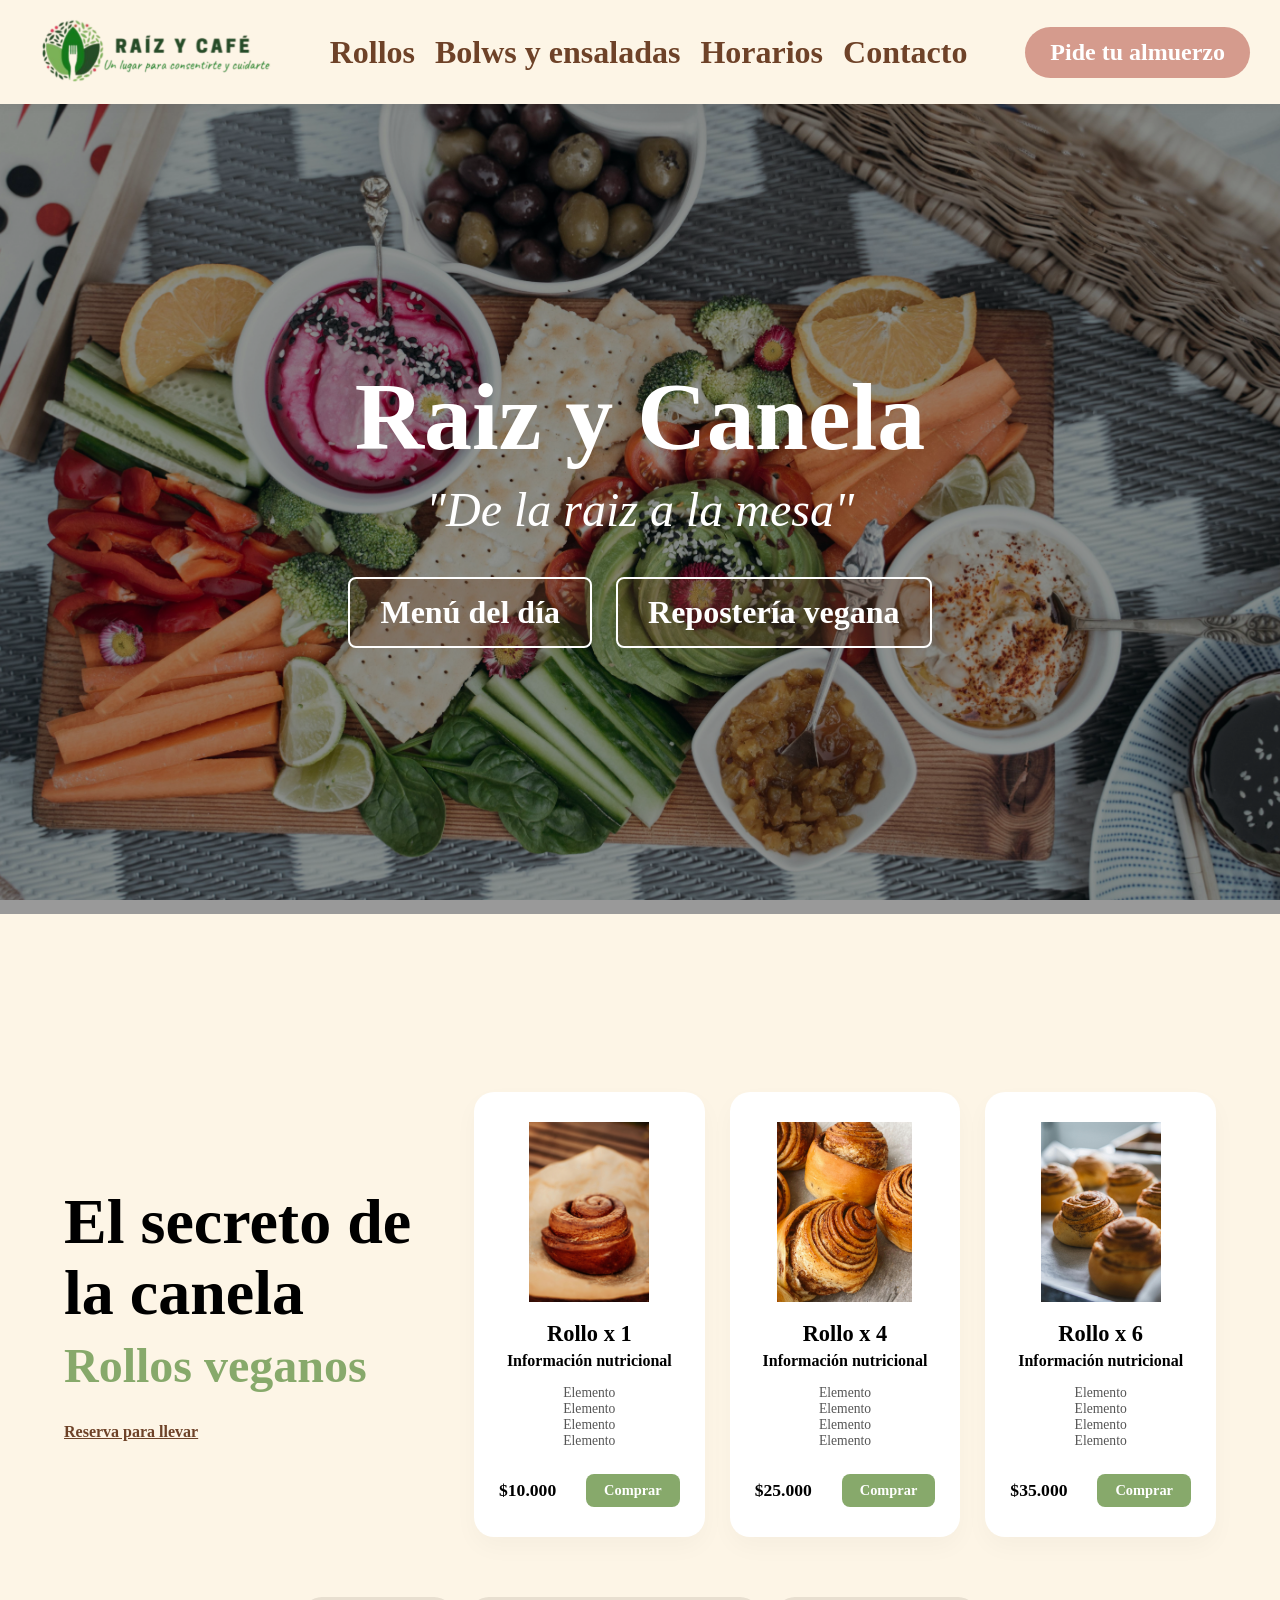
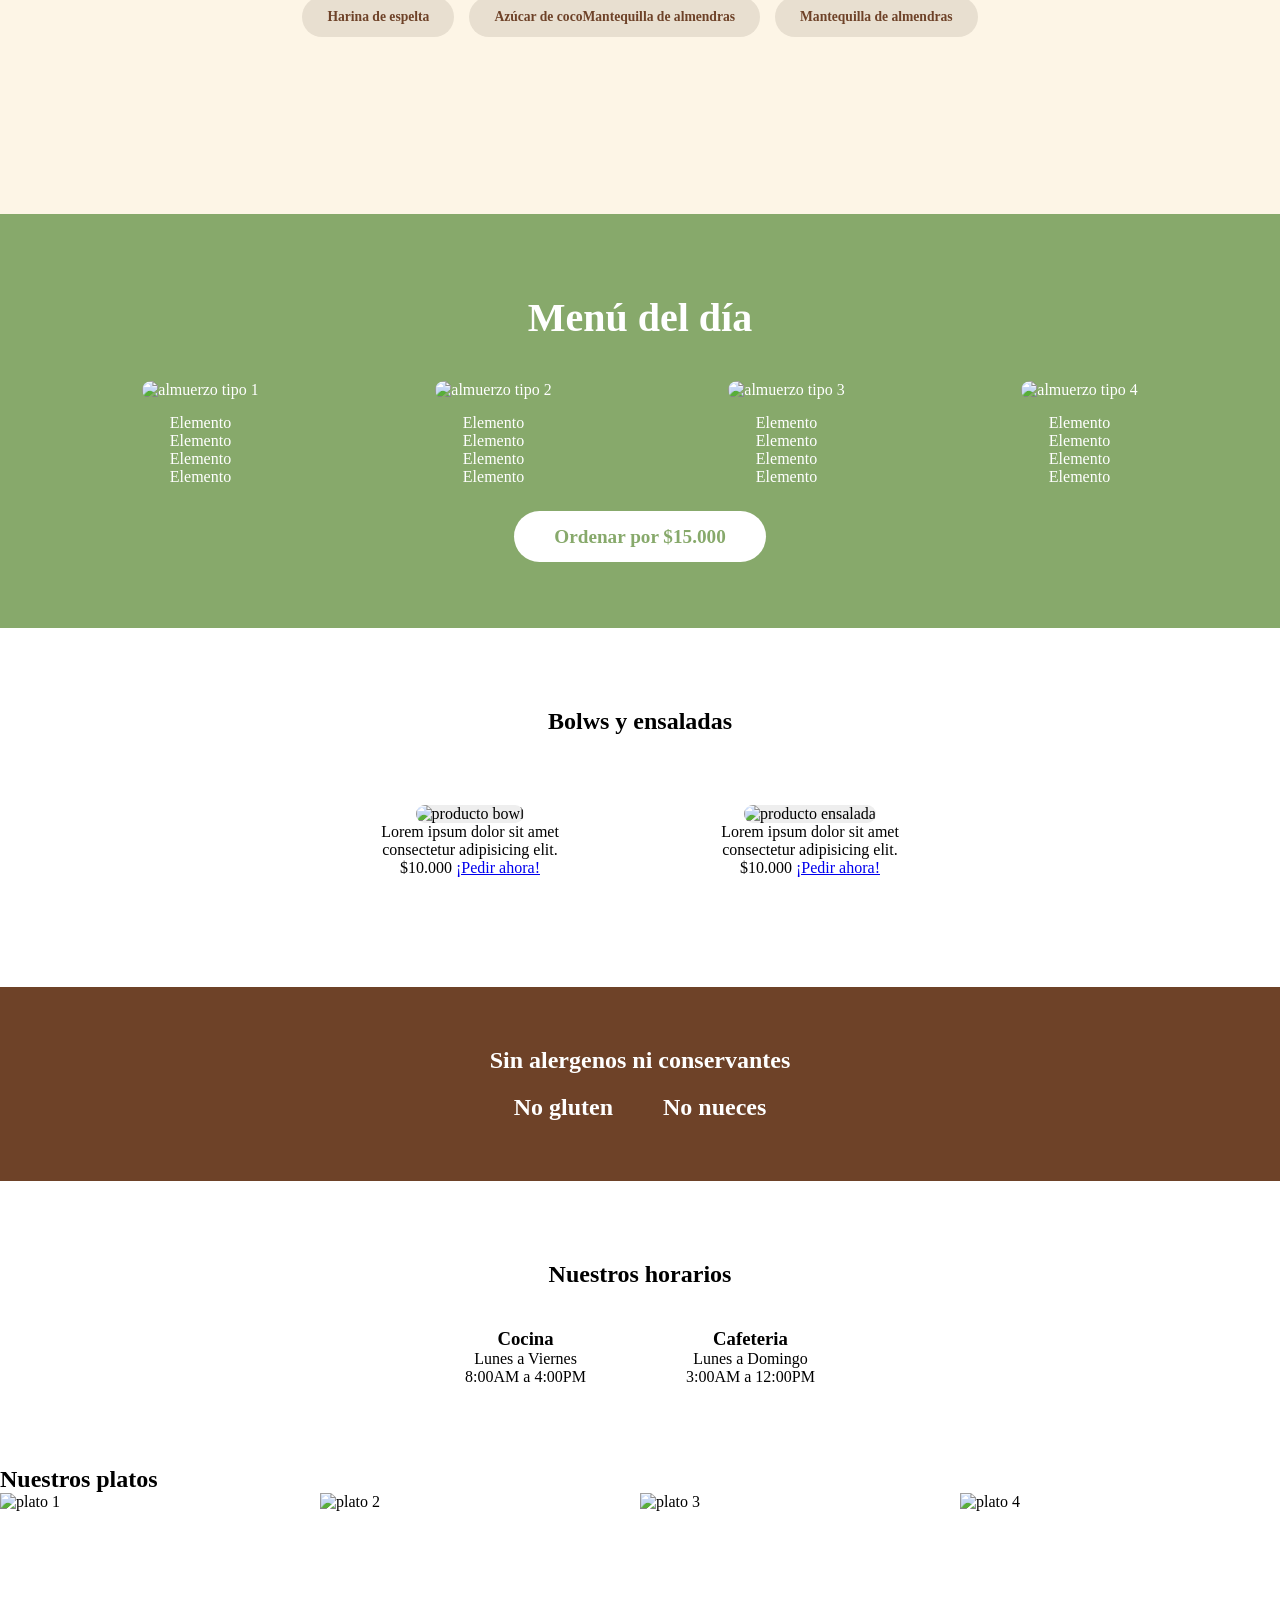
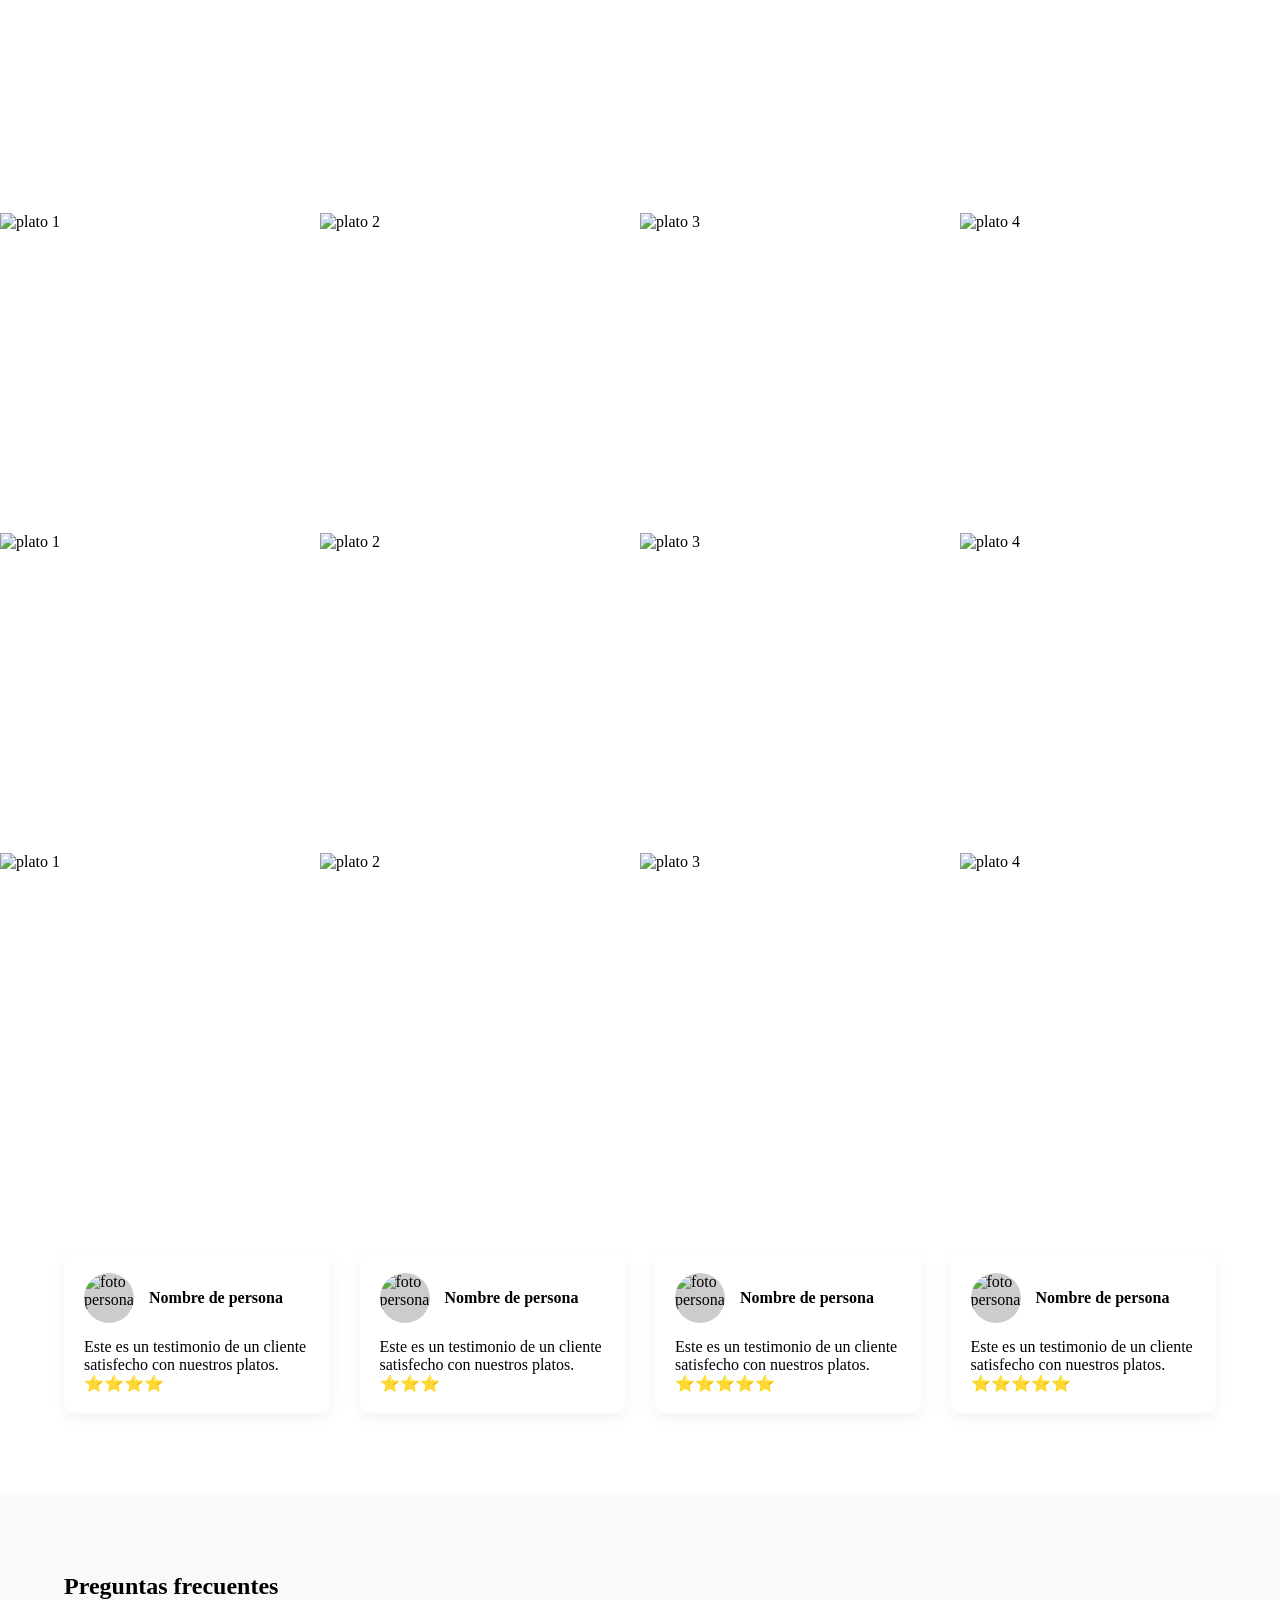
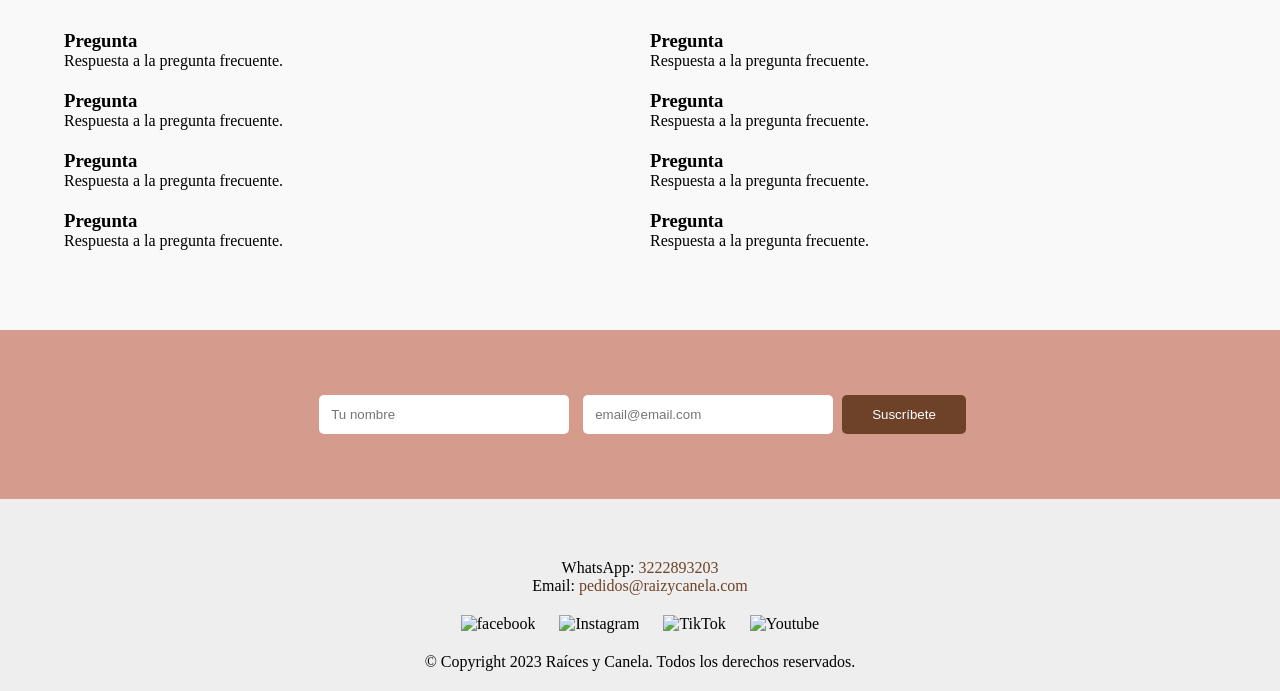
==== commit 83e5106a: "actualizacion de estilos" ====
--- a/raices y canela/index.html
+++ b/raices y canela/index.html
@@ -3,15 +3,15 @@
 <head>
     <meta charset="UTF-8">
     <meta name="viewport" content="width=device-width, initial-scale=1.0">
-    <title>Raices y café</title>
+    <title>Raíz y café</title>
     <link rel="stylesheet" href="styles.css">
-    <link rel="shortcut icon" href="img/foto-producto.png" type="image/png">
+    <link rel="shortcut icon" href="img/favicon.png" type="image/png">
 </head>
 <body>
     <header>
         <div class="logo">
             <a href="#">
-                <img src="img/foto-producto.png" alt="Logo raiz y canela">
+                <img src="img/logo-2.png" alt="Logo raiz y canela">
             </a>
         </div>
         <nav>
@@ -43,7 +43,7 @@
             </div>
             <div class="rollos-productos">
                 <article class="rollo-producto">
-                    <img src="" alt="rollo de canela x1">
+                    <img src="img/rollox1.jpg" alt="rollo de canela x1">
                     <h2>Rollo x 1</h2>
                     <h3>Información nutricional</h3>
                     <ul>
@@ -59,7 +59,7 @@
                 </article>
 
                 <article class="rollo-producto">
-                    <img src="" alt="rollo de canela x4">
+                    <img src="img/rollox4.jpg" alt="rollo de canela x4">
                     <h2>Rollo x 4</h2>
                     <h3>Información nutricional</h3>
                     <ul>
@@ -75,7 +75,7 @@
                 </article>
 
                 <article class="rollo-producto">
-                    <img src="" alt="rollo de canela x6">
+                    <img src="img/rollox6.jpg" alt="rollo de canela x6">
                     <h2>Rollo x 6</h2>
                     <h3>Información nutricional</h3>
                     <ul>
--- a/raices y canela/styles.css
+++ b/raices y canela/styles.css
@@ -4,13 +4,13 @@
     box-sizing: border-box;
 }
 
-@import url("https://fonts.googleapis.com/css2?family=Montserrat:wght@300;400&family=Playlist+Script&display=swap");
-@import url("https://fonts.googleapis.com/css2?family=Montserrat:wght@300;400&family=Playlist+Script&display=swap");
+@import url("https://fonts.googleapis.com/css2?family=Montserrat:wght@300;400;600;700&family=Open+Sans:wght@300;400;600&display=swap");
 
 :root{
     --color-fondo-principal: #fdf5e6;
     --color-texto-principal: #6e4228;
     --color-detalle-verde: #87A96b;
+    --color-acento-rosa: #d59b8d;
 
     --fuente-titulos: 'Montserrat';
     --fuente-parrafos: 'Open Sans';
@@ -19,25 +19,27 @@
 header{
     background-color: var(--color-fondo-principal);
     display: flex;
-    flex-direction: row;
     justify-content: space-between;
     align-items: center;
     padding: 10px 30px;
+    position: sticky;
+    top: 0;
+    z-index: 1000;
+    box-shadow: 0 2px 10px rgba(0, 0, 0, 0.05);
+    /* flex-direction: row; */
 }
 
 .logo img{
-    height: 100px;
+    height: 80px;
+    object-fit: contain;
 }
 
 nav ul{
     display: flex;
-    justify-content: space-around;
     gap: 20px;
-    flex-direction: row;
-}
-
-nav ul li{
     list-style: none;
+    /* justify-content: space-between; */
+    /* flex-direction: row; */
 }
 
 nav ul li a{
@@ -45,15 +47,402 @@
     color: var(--color-texto-principal);
     font-family: var(--fuente-titulos);
     font-weight: 600;
-}
-
-.boton-pedir a{
+    transition: color 0.3s;
+    list-style: none;
+    font-size: 2em;
+}
+
+nav ul li a:hover {
+    color: var(--color-detalle-verde);
+}
+
+.boton-pedir a {
     text-decoration: none;
-    background-color: #d59b8d;
-    width: 200px;
-    height: 40px;
+    background-color: var(--color-acento-rosa);
+    color: white;
+    padding: 12px 25px;
+    border-radius: 50px;
+    font-weight: bold;
+    font-family: var(--fuente-titulos);
+    transition: transform 0.3s;
+    display: inline-block;
+    font-size: 1.5em;
+}
+
+.boton-pedir a:hover {
+    transform: scale(1.05);
+}
+
+/* --- HERO SECTION --- */
+.hero {
+    height: 90vh;
+    display: flex;
+    flex-direction: column;
+    justify-content: center;
+    align-items: center;
+    text-align: center;
+    
+    /* Configuración de imagen */
+    background-image: url('img/hero.jpg');
+    background-size: cover;      /* Mantiene la cobertura */
+    background-position: center; /* Centra la imagen */
+    background-repeat: no-repeat;
+    background-attachment: fixed; /* Opcional: crea un efecto parallax elegante */
+    
+    /* Capa de contraste para el texto */
+    position: relative;
+    color: white; /* Cambia el texto a blanco si la imagen es oscura */
     padding: 20px;
+    z-index: 1;
+}
+
+/* Agrega un overlay (capa oscura) para que el texto se lea mejor */
+.hero::before {
+    content: "";
+    position: absolute;
+    top: 0;
+    left: 0;
+    width: 100%;
+    height: 100%;
+    background: rgba(0, 0, 0, 0.4); /* Ajusta el 0.4 para más o menos oscuridad */
+    z-index: -1;
+}
+
+.hero h1 {
+    font-family: var(--fuente-titulos);
+    font-size: 6rem;
+    margin-bottom: 10px;
+}
+
+.hero p {
+    font-style: italic;
+    font-size: 3rem;
+    margin-bottom: 30px;
+}
+
+.hero-botones a {
+    text-decoration: none;
+    padding: 15px 30px;
+    margin: 10px;
+    border: 2px solid white; /* Cambiamos el borde a blanco para contraste */
+    color: white;             /* Texto blanco para que sea visible siempre */
+    background-color: rgba(110, 66, 40, 0.3); /* Un fondo café semi-transparente */
+    font-weight: bold;
+    font-size: 2rem;
+    display: inline-block;
+    transition: all 0.3s ease;
+    border-radius: 8px;       /* Opcional: para suavizar las esquinas */
+    position: relative;       /* Asegura que esté sobre el overlay */
+    z-index: 2;               /* Por encima del ::before del hero */
+}
+
+.hero-botones a:hover {
+    background-color: var(--color-detalle-verde); /* Tu color verde de las variables */
+    border-color: var(--color-detalle-verde);
+    color: white;
+    transform: translateY(-3px); /* Pequeño efecto de elevación */
+}
+
+/* --- SECCIÓN ROLLOS --- */
+.rollos {
+    display: flex;
+    flex-direction: column;
+    justify-content: center; /* Centra el contenido verticalmente */
+    align-items: center;     /* Centra el contenido horizontalmente */
+    min-height: 100vh;       /* Usa height, no width, para el alto de pantalla */
+    padding: 80px 5%;
+    background-color: var(--color-fondo-principal);
+    box-sizing: border-box;
+}
+
+.rollos-contenido {
+    display: flex;
+    align-items: center;     /* Alinea la descripción con los productos */
+    justify-content: center;
+    gap: 60px;               /* Espacio entre texto y tarjetas */
+    width: 100%;
+    max-width: 1400px;       /* Límite para que no se pegue a los bordes en pantallas Pro */
+    margin-bottom: 60px;
+}
+
+/* --- BLOQUE IZQUIERDO: DESCRIPCIÓN --- */
+.rollos-descripcion {
+    flex: 1;
+    max-width: 350px;
+}
+
+.rollos-descripcion h2 { 
+    font-size: 4rem; 
+    line-height: 1.1;
+    margin-bottom: 10px;
+}
+
+.rollos-descripcion h3 { 
+    color: var(--color-detalle-verde); 
+    font-size: 3rem;
+    margin-bottom: 30px; 
+}
+
+.rollos-descripcion a {
+    text-decoration: underline;
+    color: var(--color-texto-principal);
+    font-weight: bold;
+}
+
+/* --- BLOQUE DERECHO: PRODUCTOS --- */
+.rollos-productos {
+    flex: 2;
+    display: grid;
+    grid-template-columns: repeat(3, 1fr); /* 3 columnas fijas como en tu imagen */
+    gap: 25px;
+}
+
+.rollo-producto {
+    background: white;
+    padding: 30px 20px;
+    border-radius: 20px;
+    text-align: center;
+    box-shadow: 0 10px 25px rgba(0,0,0,0.03); /* Sombra muy suave */
+}
+
+.rollo-producto img {
+    width: 100%;
+    height: auto;
+    max-height: 180px;
+    object-fit: contain;
+    margin-bottom: 15px;
+}
+
+.rollo-producto h2 { font-size: 1.4rem; margin-bottom: 5px; }
+.rollo-producto h3 { font-size: 1rem; margin-bottom: 15px; }
+
+.rollo-producto ul {
+    list-style: none;
+    font-size: 0.85rem;
+    margin: 10px 0 25px 0;
+    color: #555;
+}
+
+/* --- PRECIO Y BOTÓN COMPRAR --- */
+.precio {
+    display: flex;
+    justify-content: space-between;
+    align-items: center;
+    padding: 0 5px;
+}
+
+.precio span { 
+    font-weight: 800; 
+    font-size: 1.1rem; 
+}
+
+.precio a {
+    text-decoration: none;
+    background: var(--color-detalle-verde);
+    color: white;
+    padding: 8px 18px;
+    border-radius: 8px;
+    font-weight: 600;
+    font-size: 0.9rem;
+    transition: background 0.3s;
+}
+
+.precio a:hover {
+    background: #6d8a54; /* Un verde más oscuro al pasar el mouse */
+}
+
+/* --- INGREDIENTES (PIE DE SECCIÓN) --- */
+.rollos-ingredientes {
+    display: flex;
+    justify-content: center;
+    gap: 15px;
+    width: 100%;
+}
+
+.rollo-ingrediente {
+    background: #e8dfd0;
+    padding: 12px 25px;
+    border-radius: 50px;
+    font-size: 0.85rem;
+    font-weight: 600;
+    color: var(--color-texto-principal);
+}
+
+/* --- RESPONSIVE --- */
+@media (max-width: 1100px) {
+    .rollos-contenido {
+        flex-direction: column;
+        text-align: center;
+    }
+    .rollos-productos {
+        grid-template-columns: repeat(auto-fit, minmax(250px, 1fr));
+    }
+}
+
+/* --- MENU DEL DIA --- */
+.menu-dia {
+    background-color: var(--color-detalle-verde);
+    color: white;
+    padding: 80px 5%;
+    text-align: center;
+}
+
+.menu-dia h2 { margin-bottom: 40px; font-size: 2.5rem; }
+
+.menu-items {
+    display: grid;
+    grid-template-columns: repeat(auto-fit, minmax(200px, 1fr));
+    gap: 20px;
+    margin-bottom: 40px;
+}
+
+.opcion-almuerzo img {
+    width: 100%;
+    border-radius: 15px;
+    margin-bottom: 15px;
+}
+
+.opcion-almuerzo ul { list-style: none; }
+
+.menu-dia > a {
+    background: white;
+    color: var(--color-detalle-verde);
+    padding: 15px 40px;
+    border-radius: 50px;
+    text-decoration: none;
+    font-weight: bold;
+    font-size: 1.2rem;
+}
+
+/* --- BOWLS Y ENSALADAS --- */
+.bowls { padding: 80px 5%; text-align: center; }
+
+.bowls-items {
+    display: flex;
+    justify-content: center;
+    gap: 40px;
+    margin-top: 40px;
+}
+
+.item {
+    width: 300px;
+    background: white;
+    padding: 30px;
+    border-radius: 20px;
+}
+
+.item img { width: 100%; height: 200px; background: #eee; border-radius: 10px; }
+
+/* --- MENSAJE BANNER --- */
+.mensaje {
+    background: var(--color-texto-principal);
+    color: white;
+    padding: 60px 0;
+    text-align: center;
+}
+
+.banner {
+    display: flex;
+    justify-content: center;
+    gap: 50px;
+    margin-top: 20px;
+    font-size: 1.5rem;
+    font-weight: bold;
+}
+
+/* --- HORARIOS --- */
+.horarios { padding: 80px 5%; text-align: center; }
+
+.horarios-area {
+    display: flex;
+    justify-content: center;
+    gap: 100px;
+    margin-top: 40px;
+}
+
+/* --- GALERIA PLATOS --- */
+.platos-galeria {
+    display: grid;
+    grid-template-columns: repeat(4, 1fr);
+}
+
+.platos-galeria img {
+    width: 100%;
+    aspect-ratio: 1;
+    object-fit: cover;
+}
+
+/* --- TESTIMONIOS --- */
+.testimonios {
+    display: grid;
+    grid-template-columns: repeat(auto-fit, minmax(250px, 1fr));
+    gap: 30px;
+    padding: 80px 5%;
+}
+
+.testimonio {
+    background: white;
+    padding: 20px;
+    border-radius: 10px;
+    box-shadow: 0 5px 15px rgba(0,0,0,0.05);
+}
+
+.foto-testimonio-id { display: flex; align-items: center; gap: 15px; margin-bottom: 15px; }
+
+.foto-testimonio-id img { width: 50px; height: 50px; border-radius: 50%; background: #ccc; }
+
+/* --- PREGUNTAS --- */
+.preguntas-frecuentes { padding: 80px 5%; background: #f9f9f9; }
+
+.preguntas-items {
+    display: grid;
+    grid-template-columns: 1fr 1fr;
+    gap: 20px;
+    margin-top: 30px;
+}
+
+/* --- SUSCRIPCION --- */
+.suscripcion {
+    padding: 60px 5%;
+    text-align: center;
+    background: var(--color-acento-rosa);
+}
+
+.formulario input {
+    padding: 12px;
+    width: 250px;
+    border: none;
     border-radius: 5px;
-    box-shadow: 10px 10px 10px rgb(rgb(221, 131, 131));
-}
-
+    margin: 5px;
+}
+
+.formulario button {
+    padding: 12px 30px;
+    background: var(--color-texto-principal);
+    color: white;
+    border: none;
+    border-radius: 5px;
+    cursor: pointer;
+}
+
+/* --- FOOTER --- */
+footer {
+    padding: 60px 5% 20px;
+    background: #eee;
+    text-align: center;
+}
+
+.redes { margin: 20px 0; }
+.redes img { width: 30px; margin: 0 10px; cursor: pointer; }
+
+footer ul { list-style: none; margin-bottom: 20px; }
+footer a { color: var(--color-texto-principal); text-decoration: none; }
+
+/* Responsive */
+@media (max-width: 768px) {
+    header { flex-direction: column; gap: 20px; }
+    .rollos-contenido { flex-direction: column; }
+    .preguntas-items { grid-template-columns: 1fr; }
+    .platos-galeria { grid-template-columns: repeat(2, 1fr); }
+}
+
